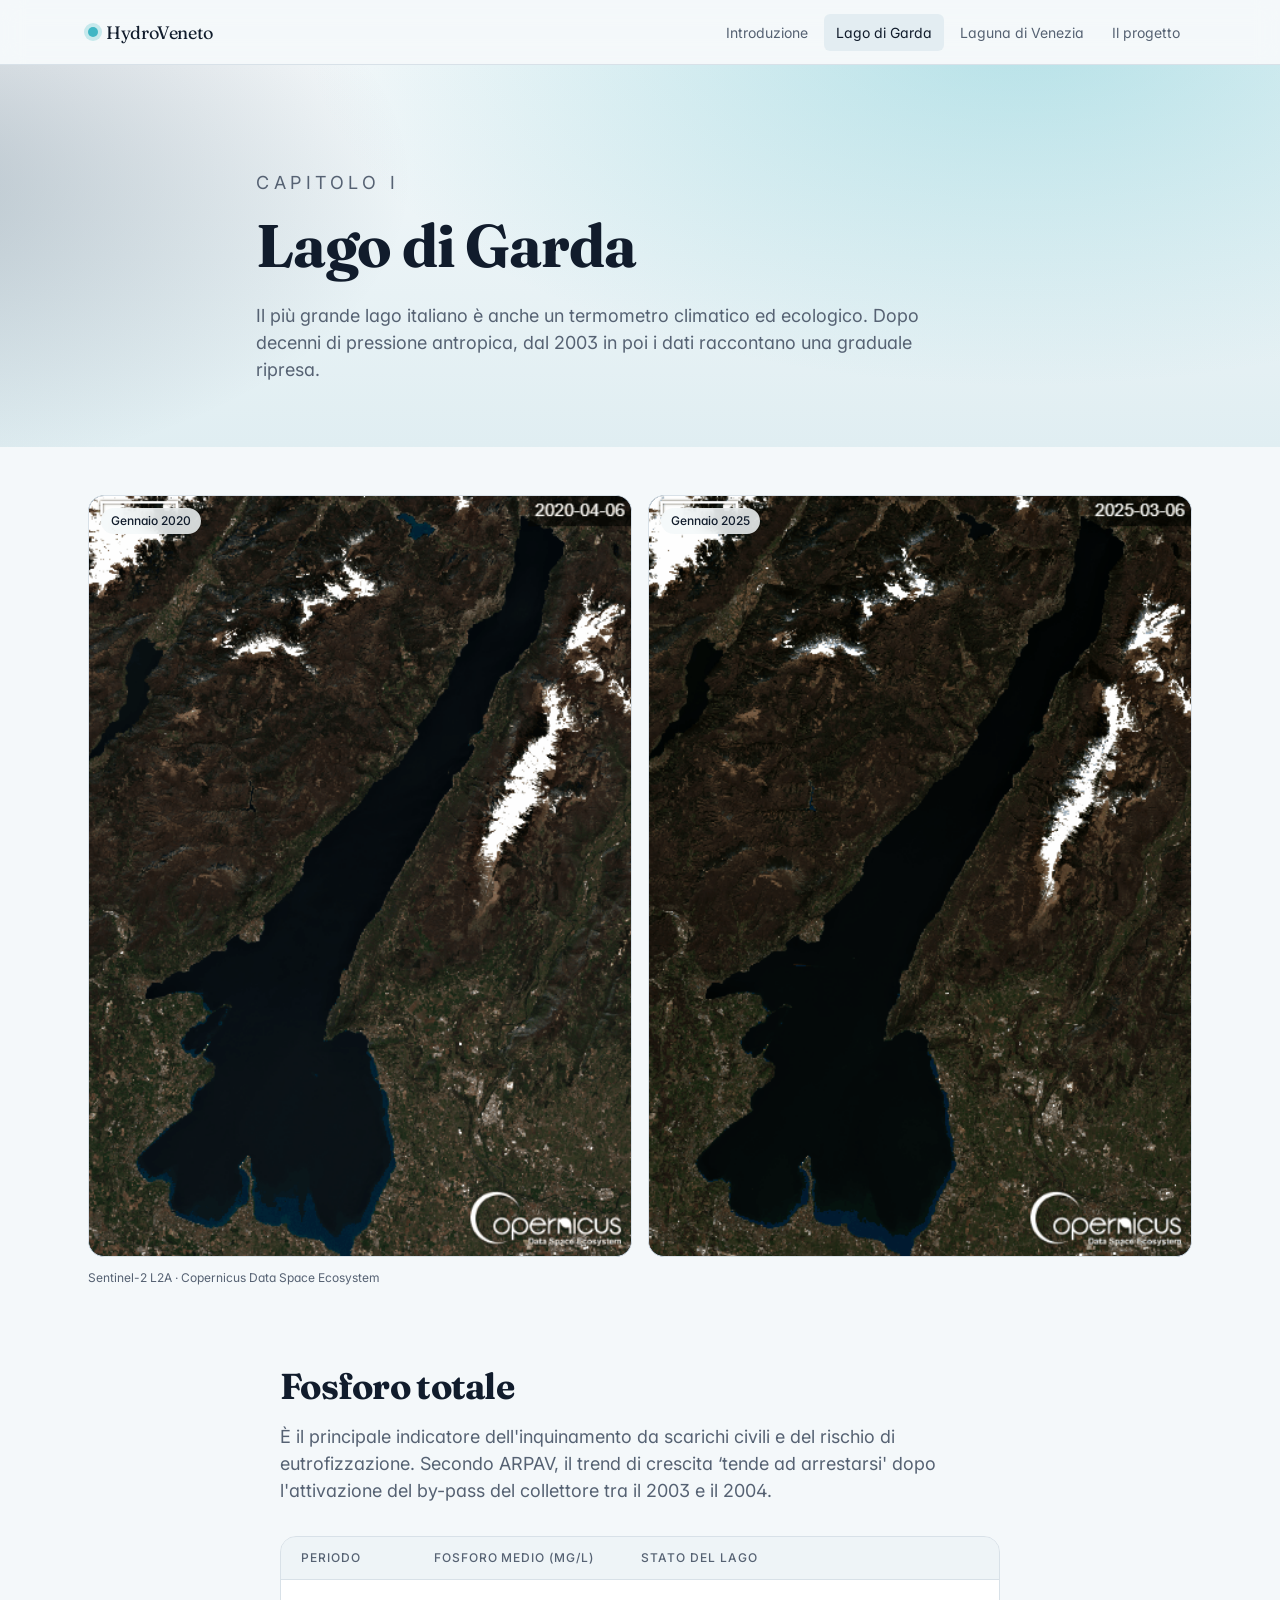
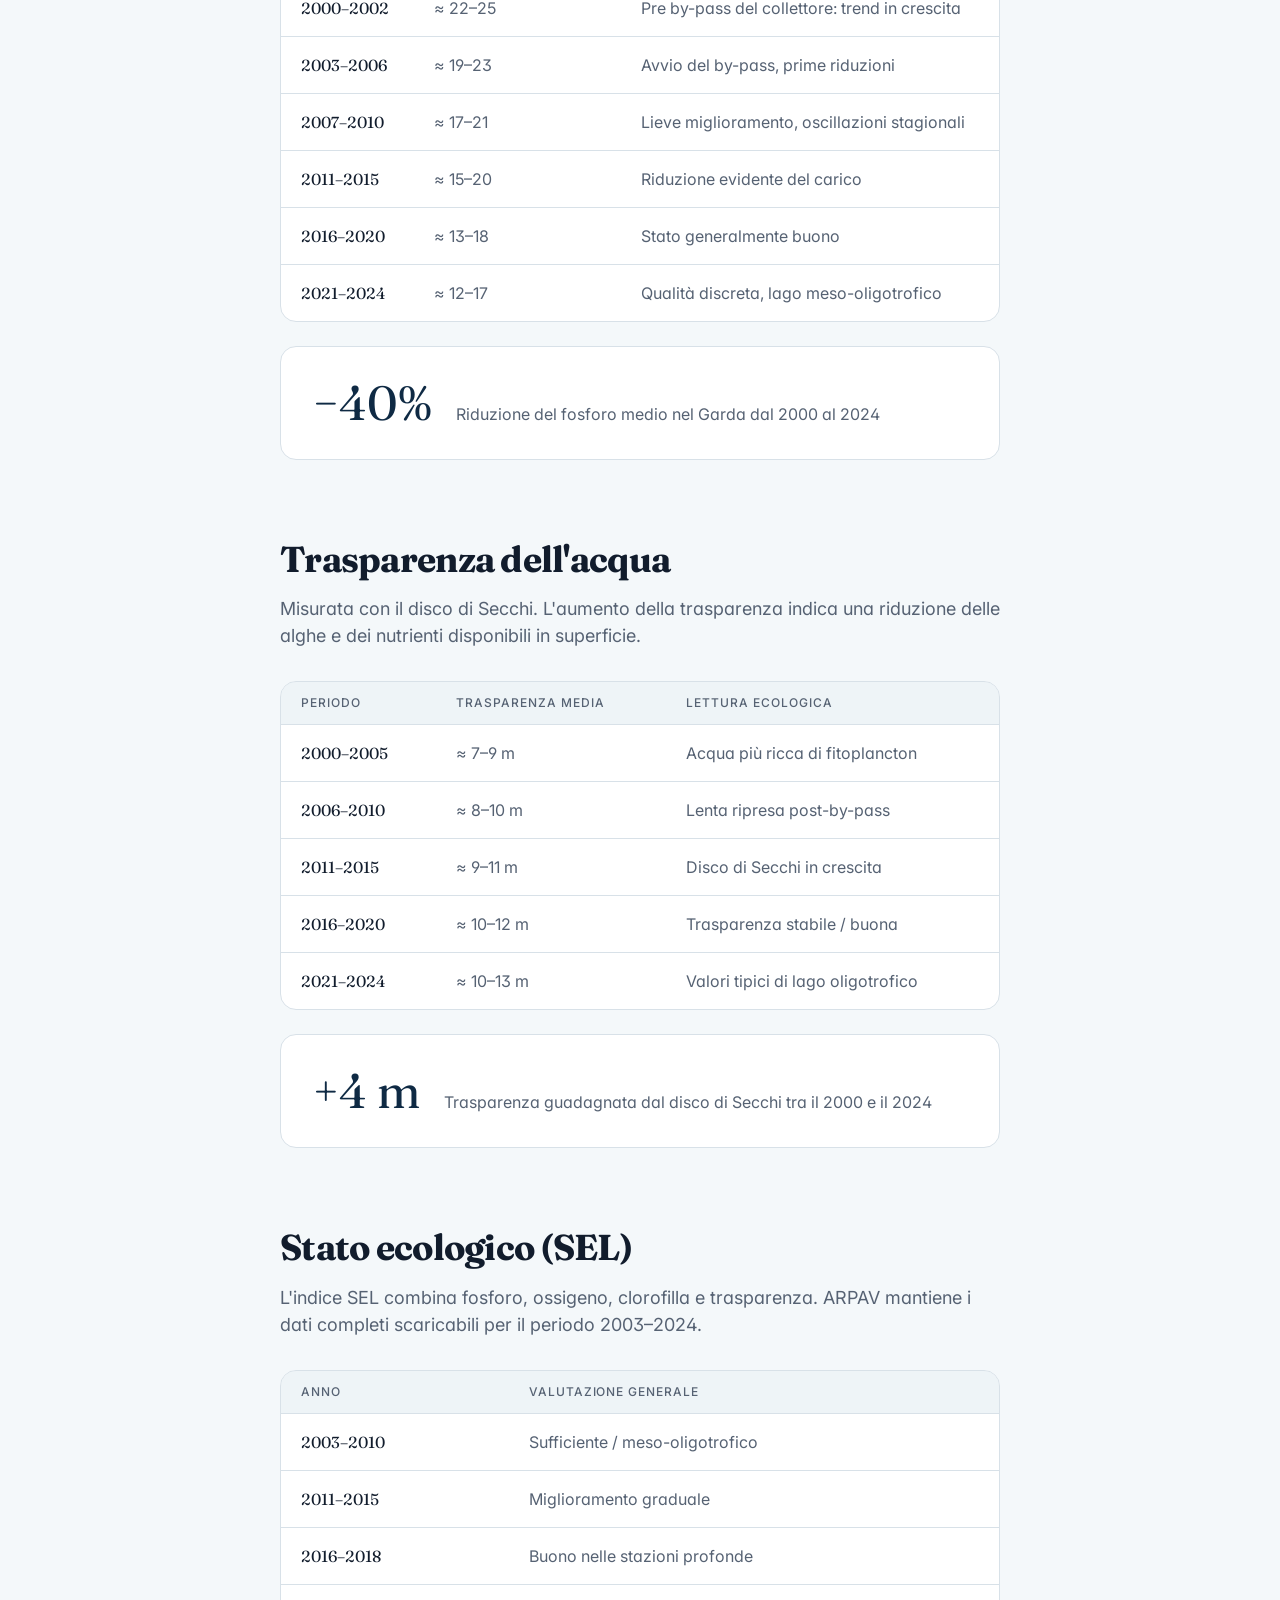
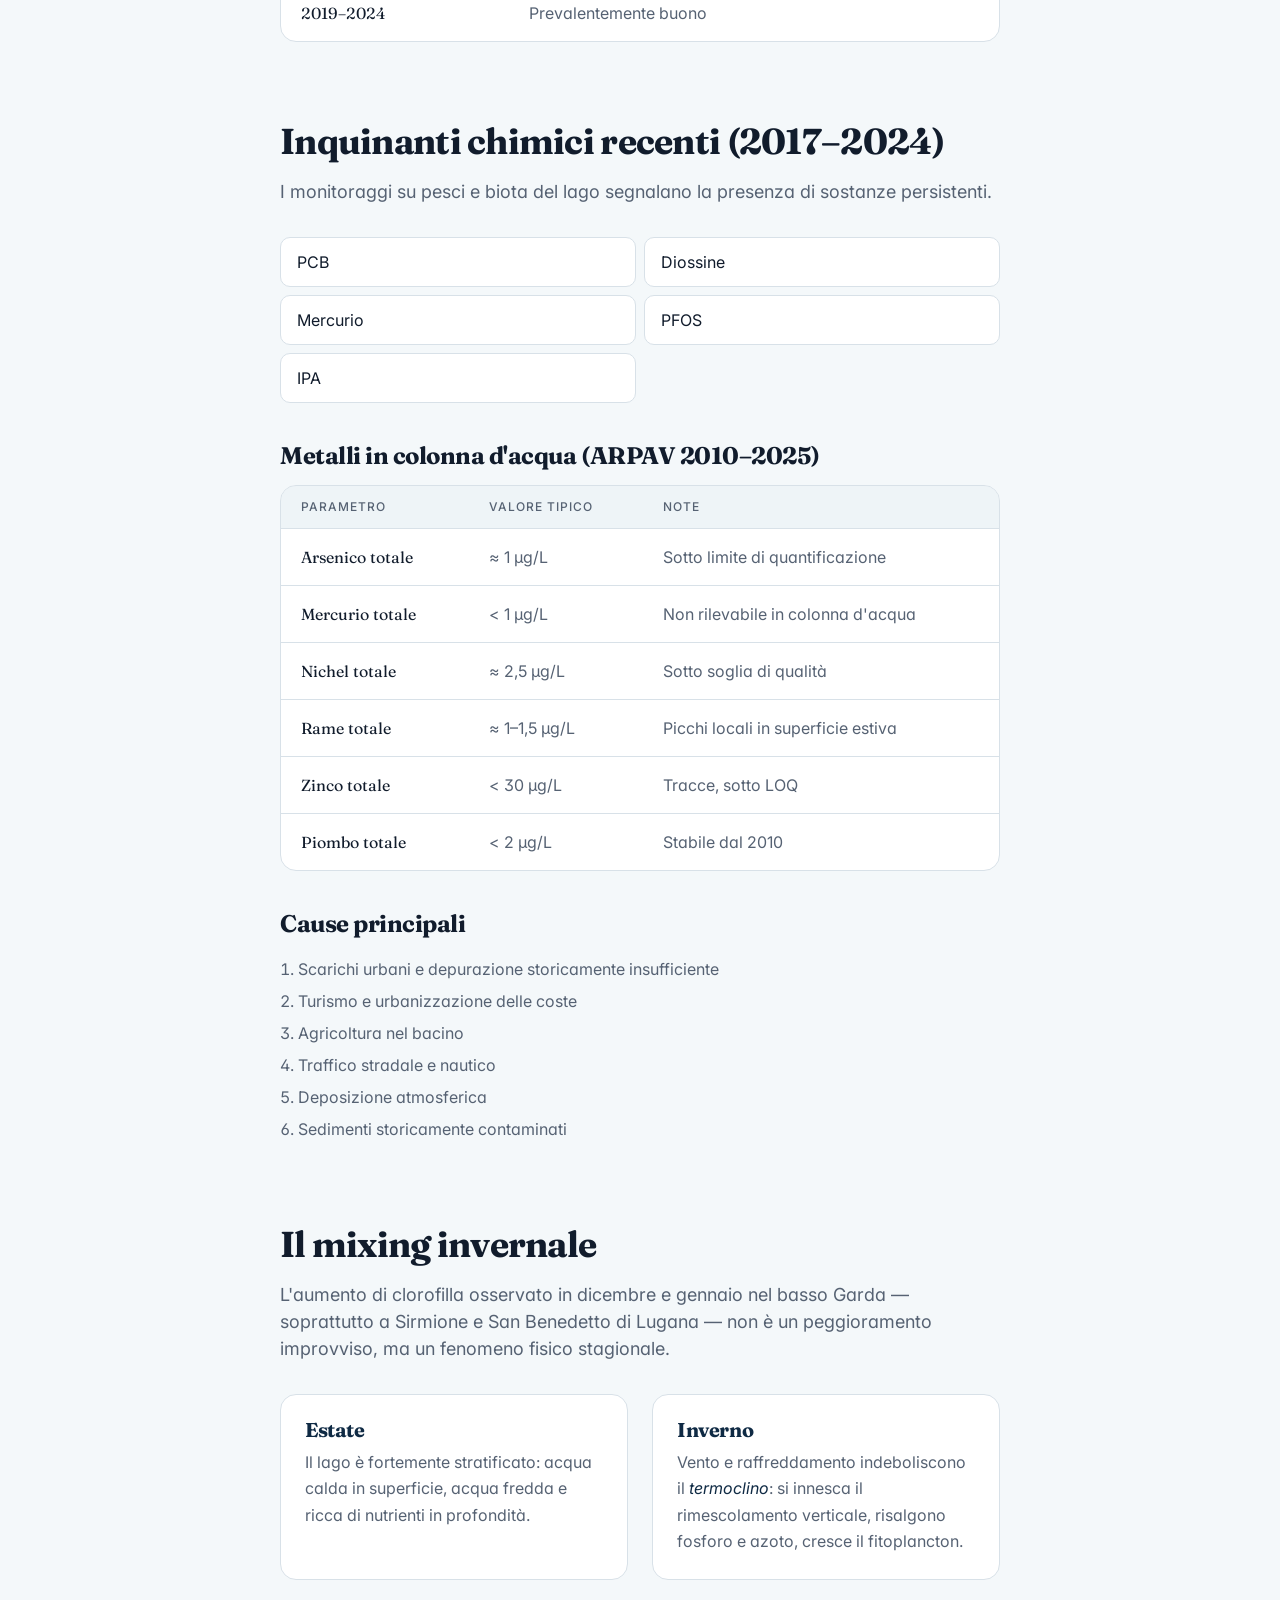
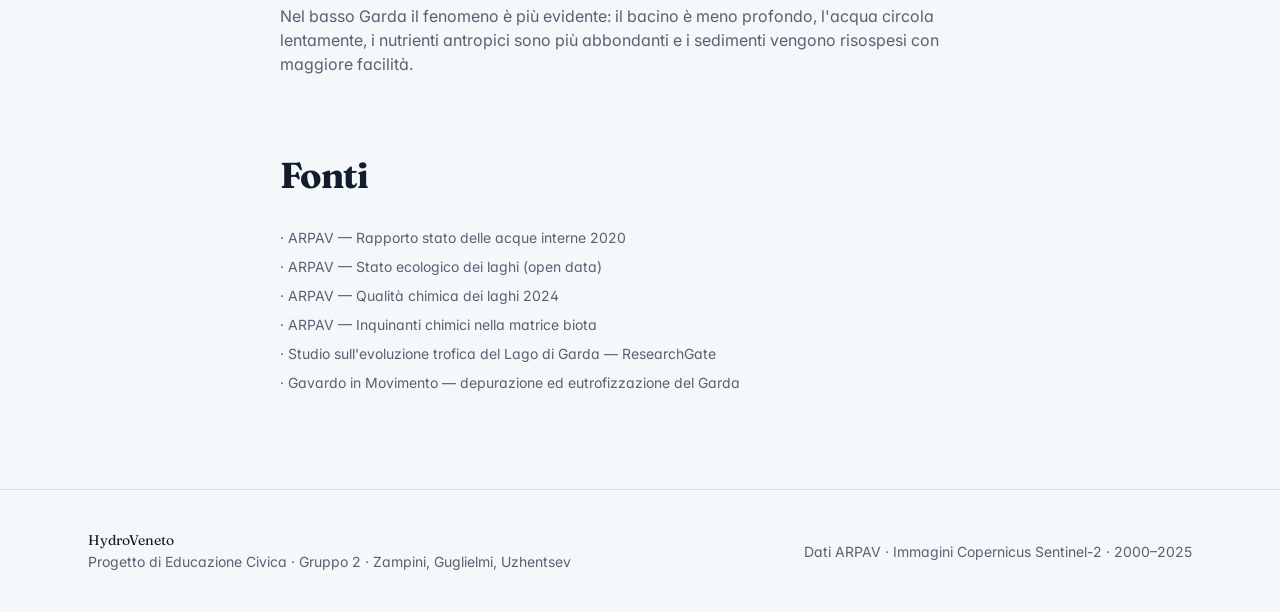
==== garda.html @ 2cee1160 "Add files via upload" ====
<!doctype html>
<html lang="it"><head>
<meta charset="utf-8"><meta name="viewport" content="width=device-width,initial-scale=1">
<title>Lago di Garda · HydroVeneto</title>
<meta name="description" content="Fosforo, trasparenza e stato ecologico del Lago di Garda dal 2000 al 2024 secondo i dati ARPAV.">
<link rel="preconnect" href="https://fonts.googleapis.com">
<link rel="preconnect" href="https://fonts.gstatic.com" crossorigin>
<link rel="stylesheet" href="https://fonts.googleapis.com/css2?family=Fraunces:opsz,wght@9..144,300;9..144,500;9..144,700&family=Inter:wght@400;500;600&display=swap">
<link rel="stylesheet" href="styles.css">
</head><body>
<header class="site-header"><div class="inner">
  <a href="index.html" class="brand"><span class="dot"></span><span>HydroVeneto</span></a>
  <nav class="main">
    <a href="index.html" class="">Introduzione</a>
    <a href="garda.html" class="active">Lago di Garda</a>
    <a href="laguna.html" class="">Laguna di Venezia</a>
    <a href="progetto.html" class="">Il progetto</a>
  </nav>
</div></header><main>
<header class="bg-water"><div class="narrow page-header">
  <p class="eyebrow">Capitolo I</p>
  <h1>Lago di Garda</h1>
  <p>Il più grande lago italiano è anche un termometro climatico ed ecologico. Dopo decenni di pressione antropica, dal 2003 in poi i dati raccontano una graduale ripresa.</p>
</div></header><section class="compare"><div class="grid"><figure><img src="images/garda-2020.gif" alt="Gennaio 2020"><figcaption>Gennaio 2020</figcaption></figure><figure><img src="images/garda-2025.gif" alt="Gennaio 2025"><figcaption>Gennaio 2025</figcaption></figure></div><p class="caption">Sentinel-2 L2A · Copernicus Data Space Ecosystem</p></section><section class="section"><h2>Fosforo totale</h2><p class="lead">È il principale indicatore dell'inquinamento da scarichi civili e del rischio di eutrofizzazione. Secondo ARPAV, il trend di crescita ‘tende ad arrestarsi' dopo l'attivazione del by-pass del collettore tra il 2003 e il 2004.</p><div class="body"><div class="table-wrap"><table><thead><tr><th>Periodo</th><th>Fosforo medio (µg/L)</th><th>Stato del lago</th></tr></thead><tbody><tr><td>2000–2002</td><td>≈ 22–25</td><td>Pre by-pass del collettore: trend in crescita</td></tr><tr><td>2003–2006</td><td>≈ 19–23</td><td>Avvio del by-pass, prime riduzioni</td></tr><tr><td>2007–2010</td><td>≈ 17–21</td><td>Lieve miglioramento, oscillazioni stagionali</td></tr><tr><td>2011–2015</td><td>≈ 15–20</td><td>Riduzione evidente del carico</td></tr><tr><td>2016–2020</td><td>≈ 13–18</td><td>Stato generalmente buono</td></tr><tr><td>2021–2024</td><td>≈ 12–17</td><td>Qualità discreta, lago meso-oligotrofico</td></tr></tbody></table></div><div class="stat"><p class="v">−40%</p><p class="l">Riduzione del fosforo medio nel Garda dal 2000 al 2024</p></div></div></section><section class="section"><h2>Trasparenza dell'acqua</h2><p class="lead">Misurata con il disco di Secchi. L'aumento della trasparenza indica una riduzione delle alghe e dei nutrienti disponibili in superficie.</p><div class="body"><div class="table-wrap"><table><thead><tr><th>Periodo</th><th>Trasparenza media</th><th>Lettura ecologica</th></tr></thead><tbody><tr><td>2000–2005</td><td>≈ 7–9 m</td><td>Acqua più ricca di fitoplancton</td></tr><tr><td>2006–2010</td><td>≈ 8–10 m</td><td>Lenta ripresa post-by-pass</td></tr><tr><td>2011–2015</td><td>≈ 9–11 m</td><td>Disco di Secchi in crescita</td></tr><tr><td>2016–2020</td><td>≈ 10–12 m</td><td>Trasparenza stabile / buona</td></tr><tr><td>2021–2024</td><td>≈ 10–13 m</td><td>Valori tipici di lago oligotrofico</td></tr></tbody></table></div><div class="stat"><p class="v">+4 m</p><p class="l">Trasparenza guadagnata dal disco di Secchi tra il 2000 e il 2024</p></div></div></section><section class="section"><h2>Stato ecologico (SEL)</h2><p class="lead">L'indice SEL combina fosforo, ossigeno, clorofilla e trasparenza. ARPAV mantiene i dati completi scaricabili per il periodo 2003–2024.</p><div class="body"><div class="table-wrap"><table><thead><tr><th>Anno</th><th>Valutazione generale</th></tr></thead><tbody><tr><td>2003–2010</td><td>Sufficiente / meso-oligotrofico</td></tr><tr><td>2011–2015</td><td>Miglioramento graduale</td></tr><tr><td>2016–2018</td><td>Buono nelle stazioni profonde</td></tr><tr><td>2019–2024</td><td>Prevalentemente buono</td></tr></tbody></table></div></div></section><section class="section"><h2>Inquinanti chimici recenti (2017–2024)</h2><p class="lead">I monitoraggi su pesci e biota del lago segnalano la presenza di sostanze persistenti.</p><div class="body"><ul class="tag-grid"><li>PCB</li><li>Diossine</li><li>Mercurio</li><li>PFOS</li><li>IPA</li></ul><h3 style="font-family:var(--font-display);font-size:1.5rem;margin:2.5rem 0 1rem">Metalli in colonna d'acqua (ARPAV 2010–2025)</h3><div class="table-wrap"><table><thead><tr><th>Parametro</th><th>Valore tipico</th><th>Note</th></tr></thead><tbody><tr><td>Arsenico totale</td><td>≈ 1 µg/L</td><td>Sotto limite di quantificazione</td></tr><tr><td>Mercurio totale</td><td>&lt; 1 µg/L</td><td>Non rilevabile in colonna d&#x27;acqua</td></tr><tr><td>Nichel totale</td><td>≈ 2,5 µg/L</td><td>Sotto soglia di qualità</td></tr><tr><td>Rame totale</td><td>≈ 1–1,5 µg/L</td><td>Picchi locali in superficie estiva</td></tr><tr><td>Zinco totale</td><td>&lt; 30 µg/L</td><td>Tracce, sotto LOQ</td></tr><tr><td>Piombo totale</td><td>&lt; 2 µg/L</td><td>Stabile dal 2010</td></tr></tbody></table></div><h3 style="font-family:var(--font-display);font-size:1.5rem;margin:2.5rem 0 1rem">Cause principali</h3><ol class="numbered"><li>Scarichi urbani e depurazione storicamente insufficiente</li><li>Turismo e urbanizzazione delle coste</li><li>Agricoltura nel bacino</li><li>Traffico stradale e nautico</li><li>Deposizione atmosferica</li><li>Sedimenti storicamente contaminati</li></ol></div></section><section class="section"><h2>Il mixing invernale</h2><p class="lead">L'aumento di clorofilla osservato in dicembre e gennaio nel basso Garda — soprattutto a Sirmione e San Benedetto di Lugana — non è un peggioramento improvviso, ma un fenomeno fisico stagionale.</p><div class="body"><div class="grid-2"><div class="card"><h3>Estate</h3><p>Il lago è fortemente stratificato: acqua calda in superficie, acqua fredda e ricca di nutrienti in profondità.</p></div><div class="card"><h3>Inverno</h3><p>Vento e raffreddamento indeboliscono il <em>termoclino</em>: si innesca il rimescolamento verticale, risalgono fosforo e azoto, cresce il fitoplancton.</p></div></div><p style="margin-top:1.5rem;color:var(--muted-fg)">Nel basso Garda il fenomeno è più evidente: il bacino è meno profondo, l'acqua circola lentamente, i nutrienti antropici sono più abbondanti e i sedimenti vengono risospesi con maggiore facilità.</p></div></section><section class="section"><h2>Fonti</h2><div class="body"><ul class="bullets" style="font-size:.875rem"><li>· ARPAV — Rapporto stato delle acque interne 2020</li><li>· ARPAV — Stato ecologico dei laghi (open data)</li><li>· ARPAV — Qualità chimica dei laghi 2024</li><li>· ARPAV — Inquinanti chimici nella matrice biota</li><li>· Studio sull'evoluzione trofica del Lago di Garda — ResearchGate</li><li>· Gavardo in Movimento — depurazione ed eutrofizzazione del Garda</li></ul></div></section></main>
<footer class="site"><div class="inner">
  <div><p class="brand-foot">HydroVeneto</p>
  <p>Progetto di Educazione Civica · Gruppo 2 · Zampini, Guglielmi, Uzhentsev</p></div>
  <p>Dati ARPAV · Immagini Copernicus Sentinel-2 · 2000–2025</p>
</div></footer></body></html>
---- styles.css ----
:root{
  --background:#f4f8fa;--foreground:#111c2c;--card:#ffffff;--muted-fg:#566273;
  --primary:#13405e;--primary-fg:#f4f8fa;--secondary:#e3edf2;--border:#d8e1e8;
  --deep:#0f2a44;--aqua:#3fb6c4;--accent:#2a8aa0;
  --font-display:"Fraunces",Georgia,serif;--font-sans:"Inter",system-ui,sans-serif;
}
*{box-sizing:border-box;margin:0;padding:0;border-color:var(--border)}
html{scroll-behavior:smooth}
body{background:var(--background);color:var(--foreground);font-family:var(--font-sans);line-height:1.5;font-feature-settings:"ss01","cv11"}
h1,h2,h3,h4{font-family:var(--font-display);letter-spacing:-0.02em;line-height:1.1;color:var(--foreground)}
a{color:inherit;text-decoration:none}
em{font-style:italic;color:var(--deep)}
ul,ol{list-style:none}
ol.numbered{list-style:decimal inside;color:var(--muted-fg)}
ol.numbered li{padding:.25rem 0}

.container{max-width:72rem;margin:0 auto;padding:0 1.5rem}
.narrow{max-width:48rem;margin:0 auto;padding:0 1.5rem}
.tight{max-width:42rem;margin:0 auto;padding:0 1.5rem}

/* Header */
.site-header{position:sticky;top:0;z-index:40;backdrop-filter:blur(12px);background:rgba(244,248,250,.75);border-bottom:1px solid var(--border)}
.site-header .inner{max-width:72rem;margin:0 auto;padding:0 1.5rem;height:4rem;display:flex;align-items:center;justify-content:space-between}
.brand{display:flex;align-items:center;gap:.5rem;font-family:var(--font-display);font-size:1.125rem;letter-spacing:-.02em}
.brand .dot{width:.625rem;height:.625rem;border-radius:9999px;background:var(--aqua);box-shadow:0 0 0 4px rgba(63,182,196,.25)}
nav.main{display:flex;gap:.25rem;font-size:.875rem;flex-wrap:wrap}
nav.main a{padding:.5rem .75rem;border-radius:.375rem;color:var(--muted-fg);transition:color .2s,background .2s}
nav.main a:hover{color:var(--foreground)}
nav.main a.active{color:var(--foreground);background:var(--secondary)}

/* Footer */
footer.site{border-top:1px solid var(--border);margin-top:6rem}
footer.site .inner{max-width:72rem;margin:0 auto;padding:2.5rem 1.5rem;display:flex;flex-direction:column;gap:1rem;justify-content:space-between;color:var(--muted-fg);font-size:.875rem}
@media(min-width:768px){footer.site .inner{flex-direction:row;align-items:center}}
footer.site .brand-foot{font-family:var(--font-display);color:var(--foreground)}

/* Hero water bg */
.bg-water{
  background:
    radial-gradient(1200px 600px at 80% -10%, rgba(63,182,196,.35), transparent 60%),
    radial-gradient(900px 500px at -10% 30%, rgba(15,42,68,.25), transparent 60%),
    linear-gradient(180deg, var(--background), #e0eef2);
}
.eyebrow{font-size:.75rem;text-transform:uppercase;letter-spacing:.25em;color:var(--muted-fg)}

/* Hero */
.hero h1{font-size:clamp(2.5rem,6vw,4.5rem);max-width:56rem;margin-top:1.5rem}
.hero p.lead{margin-top:2rem;font-size:1.125rem;max-width:36rem;color:var(--muted-fg)}
.hero .cta{margin-top:2.5rem;display:flex;flex-wrap:wrap;gap:.75rem}
.btn{display:inline-flex;align-items:center;gap:.5rem;padding:.75rem 1.25rem;border-radius:9999px;border:1px solid transparent;font-size:.95rem;transition:opacity .2s,background .2s}
.btn-primary{background:var(--primary);color:var(--primary-fg)}
.btn-primary:hover{opacity:.9}
.btn-ghost{border-color:var(--border)}
.btn-ghost:hover{background:var(--secondary)}

/* Page header */
.page-header h1{font-size:clamp(2.25rem,5vw,3.75rem);margin-top:1rem}
.page-header p{margin-top:1.5rem;font-size:1.125rem;color:var(--muted-fg);max-width:42rem}
.page-header{padding:5rem 0 4rem}

/* Cards / sections */
.section{max-width:48rem;margin:5rem auto 0;padding:0 1.5rem}
.section h2{font-size:clamp(1.75rem,3.5vw,2.25rem)}
.section .lead{margin-top:1rem;font-size:1.125rem;color:var(--muted-fg);max-width:48rem}
.section .body{margin-top:2rem}

.card{border:1px solid var(--border);background:var(--card);border-radius:1rem;padding:1.5rem}
.card h3{font-size:1.25rem;color:var(--deep)}
.card p,.card ul{margin-top:.5rem;color:var(--muted-fg);line-height:1.65}
.card ul li{padding:.15rem 0}
.grid-2{display:grid;gap:1.5rem;grid-template-columns:1fr}
@media(min-width:768px){.grid-2{grid-template-columns:1fr 1fr}}

.stat{margin-top:1.5rem;border:1px solid var(--border);background:var(--card);border-radius:1rem;padding:2rem;display:flex;flex-direction:column;gap:.75rem}
@media(min-width:640px){.stat{flex-direction:row;align-items:baseline;gap:1.5rem}}
.stat .v{font-family:var(--font-display);font-size:3rem;color:var(--deep);line-height:1}
.stat .l{color:var(--muted-fg)}

/* Tables */
.table-wrap{overflow:hidden;border:1px solid var(--border);background:var(--card);border-radius:1rem;overflow-x:auto}
table{width:100%;border-collapse:collapse;text-align:left}
thead{background:rgba(227,237,242,.6);font-size:.75rem;text-transform:uppercase;letter-spacing:.08em;color:var(--muted-fg)}
th{padding:.75rem 1.25rem;font-weight:500}
td{padding:1rem 1.25rem;color:var(--muted-fg);border-top:1px solid var(--border)}
td:first-child{font-family:var(--font-display);color:var(--foreground)}

/* Compare grid */
.compare{max-width:72rem;margin:3rem auto 0;padding:0 1.5rem}
.compare .grid{display:grid;gap:1rem;grid-template-columns:1fr}
@media(min-width:768px){.compare .grid{grid-template-columns:1fr 1fr}}
.compare figure{position:relative;border-radius:1rem;overflow:hidden;border:1px solid var(--border);background:var(--deep)}
.compare img{display:block;width:100%;height:100%;object-fit:cover}
.compare figcaption{position:absolute;top:.75rem;left:.75rem;padding:.25rem .625rem;border-radius:9999px;background:rgba(244,248,250,.85);backdrop-filter:blur(6px);font-size:.75rem;font-weight:500}
.compare .caption{margin-top:.75rem;font-size:.75rem;color:var(--muted-fg)}

/* Index hero cards */
.chapter-grid{max-width:72rem;margin:0 auto;padding:5rem 1.5rem 6rem;display:grid;gap:1.5rem;grid-template-columns:1fr}
@media(min-width:768px){.chapter-grid{grid-template-columns:1fr 1fr}}
.chapter-card{position:relative;overflow:hidden;border:1px solid var(--border);border-radius:1.5rem;background:var(--card);aspect-ratio:4/3;display:flex;flex-direction:column;justify-content:flex-end;padding:2rem;color:#fff}
.chapter-card img{position:absolute;inset:0;width:100%;height:100%;object-fit:cover;opacity:.9;transition:transform .7s}
.chapter-card:hover img{transform:scale(1.05)}
.chapter-card .veil{position:absolute;inset:0;background:linear-gradient(to top, rgba(15,42,68,.92), rgba(15,42,68,.3) 50%, transparent)}
.chapter-card .content{position:relative}
.chapter-card .content .eyebrow{color:rgba(255,255,255,.85)}
.chapter-card h2{margin-top:.5rem;font-size:2.25rem;color:#fff}
.chapter-card p{margin-top:.5rem;color:rgba(255,255,255,.9);max-width:24rem}

/* Project page */
.dl-rows{margin-top:3rem;display:flex;flex-direction:column;gap:2.5rem}
.dl-rows .row{display:grid;gap:.75rem;grid-template-columns:1fr;border-bottom:1px solid var(--border);padding-bottom:2rem}
@media(min-width:640px){.dl-rows .row{grid-template-columns:160px 1fr;gap:2rem}}
.dl-rows dt{font-size:.75rem;text-transform:uppercase;letter-spacing:.2em;color:var(--muted-fg);padding-top:.25rem}
.dl-rows dd{color:var(--foreground);line-height:1.65}
.dl-rows dd ul li{padding:.15rem 0}
.glossary{margin-top:4rem;border:1px solid var(--border);background:var(--card);border-radius:1rem;padding:2rem}
.glossary h2{font-size:1.5rem;color:var(--deep)}
.glossary dl{margin-top:1rem;display:flex;flex-direction:column;gap:1rem;color:var(--muted-fg)}
.glossary dt{color:var(--foreground);font-weight:500}

.tag-grid{display:grid;gap:.5rem;grid-template-columns:1fr}
@media(min-width:640px){.tag-grid{grid-template-columns:1fr 1fr}}
.tag-grid li{border:1px solid var(--border);background:var(--card);border-radius:.625rem;padding:.75rem 1rem;color:var(--foreground)}

ul.bullets{color:var(--muted-fg);margin-top:1.5rem;display:flex;flex-direction:column;gap:.5rem}
ul.bullets li{padding-left:0}
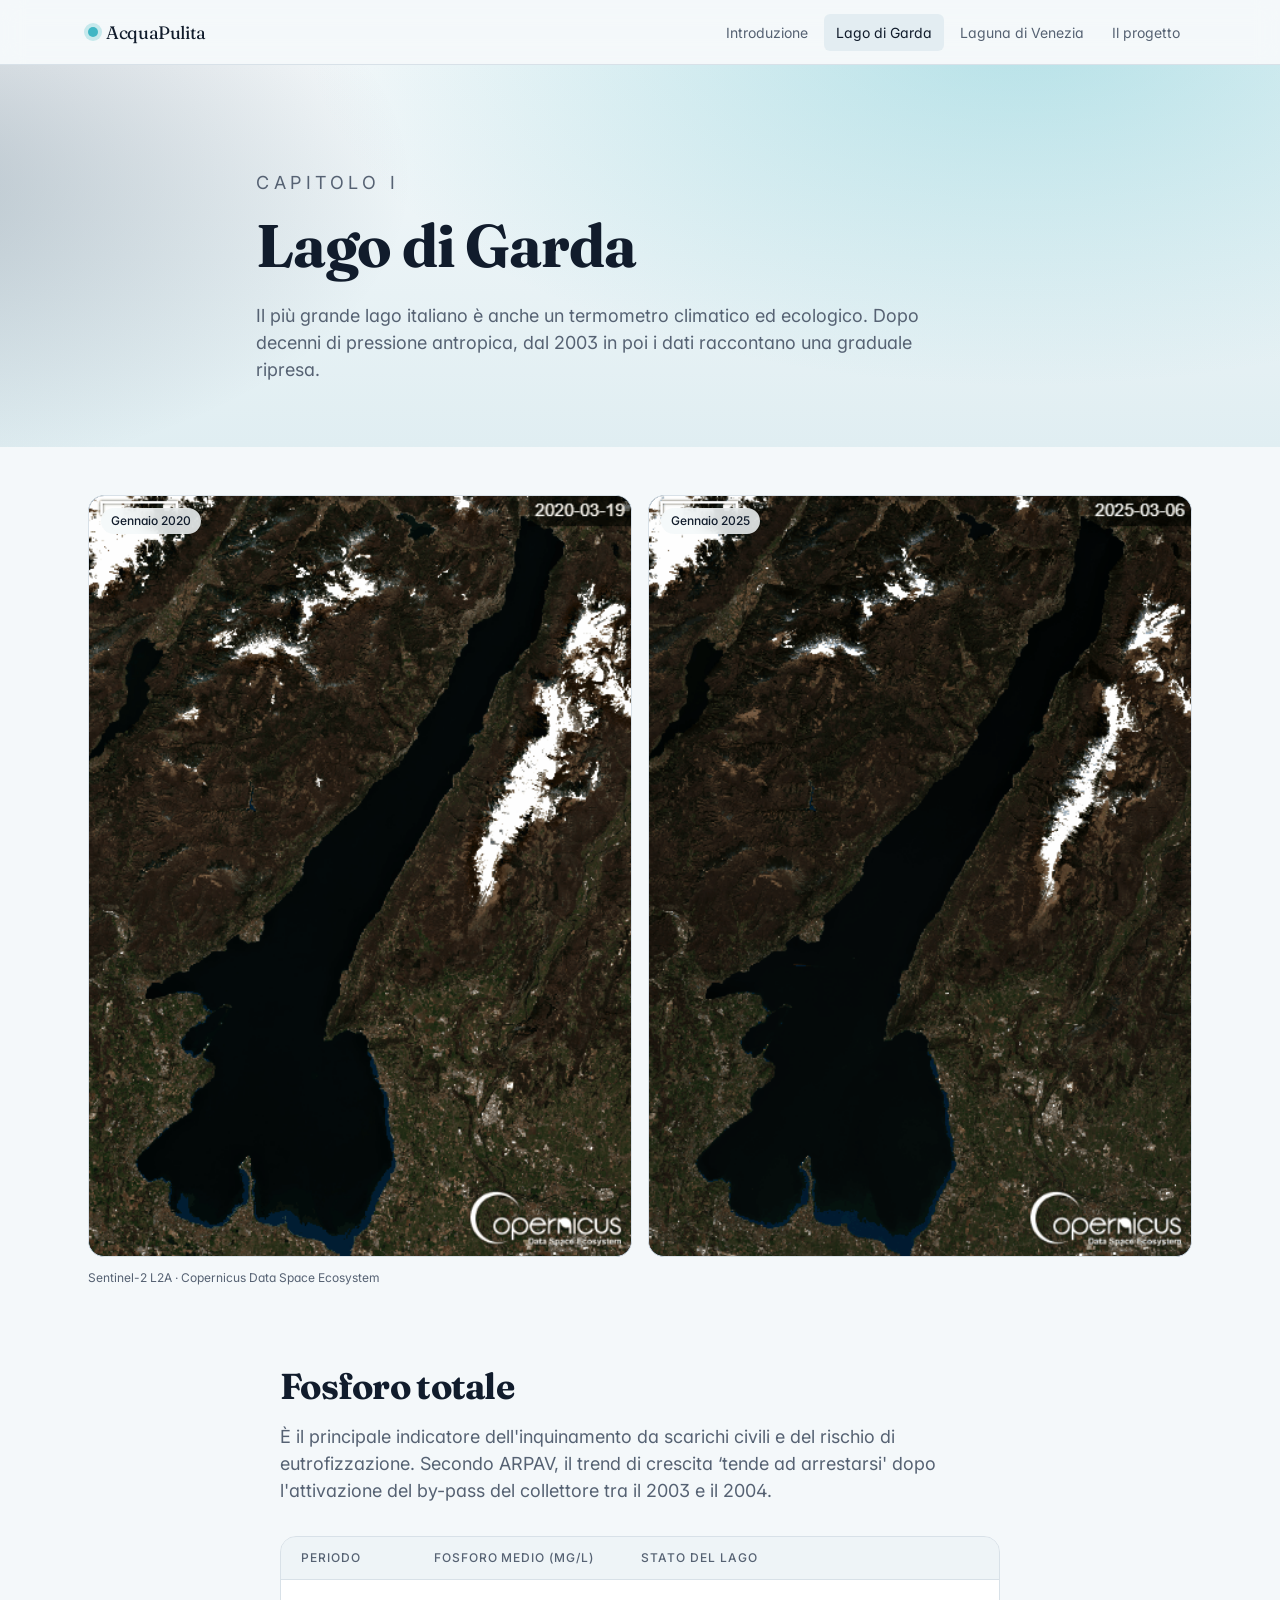
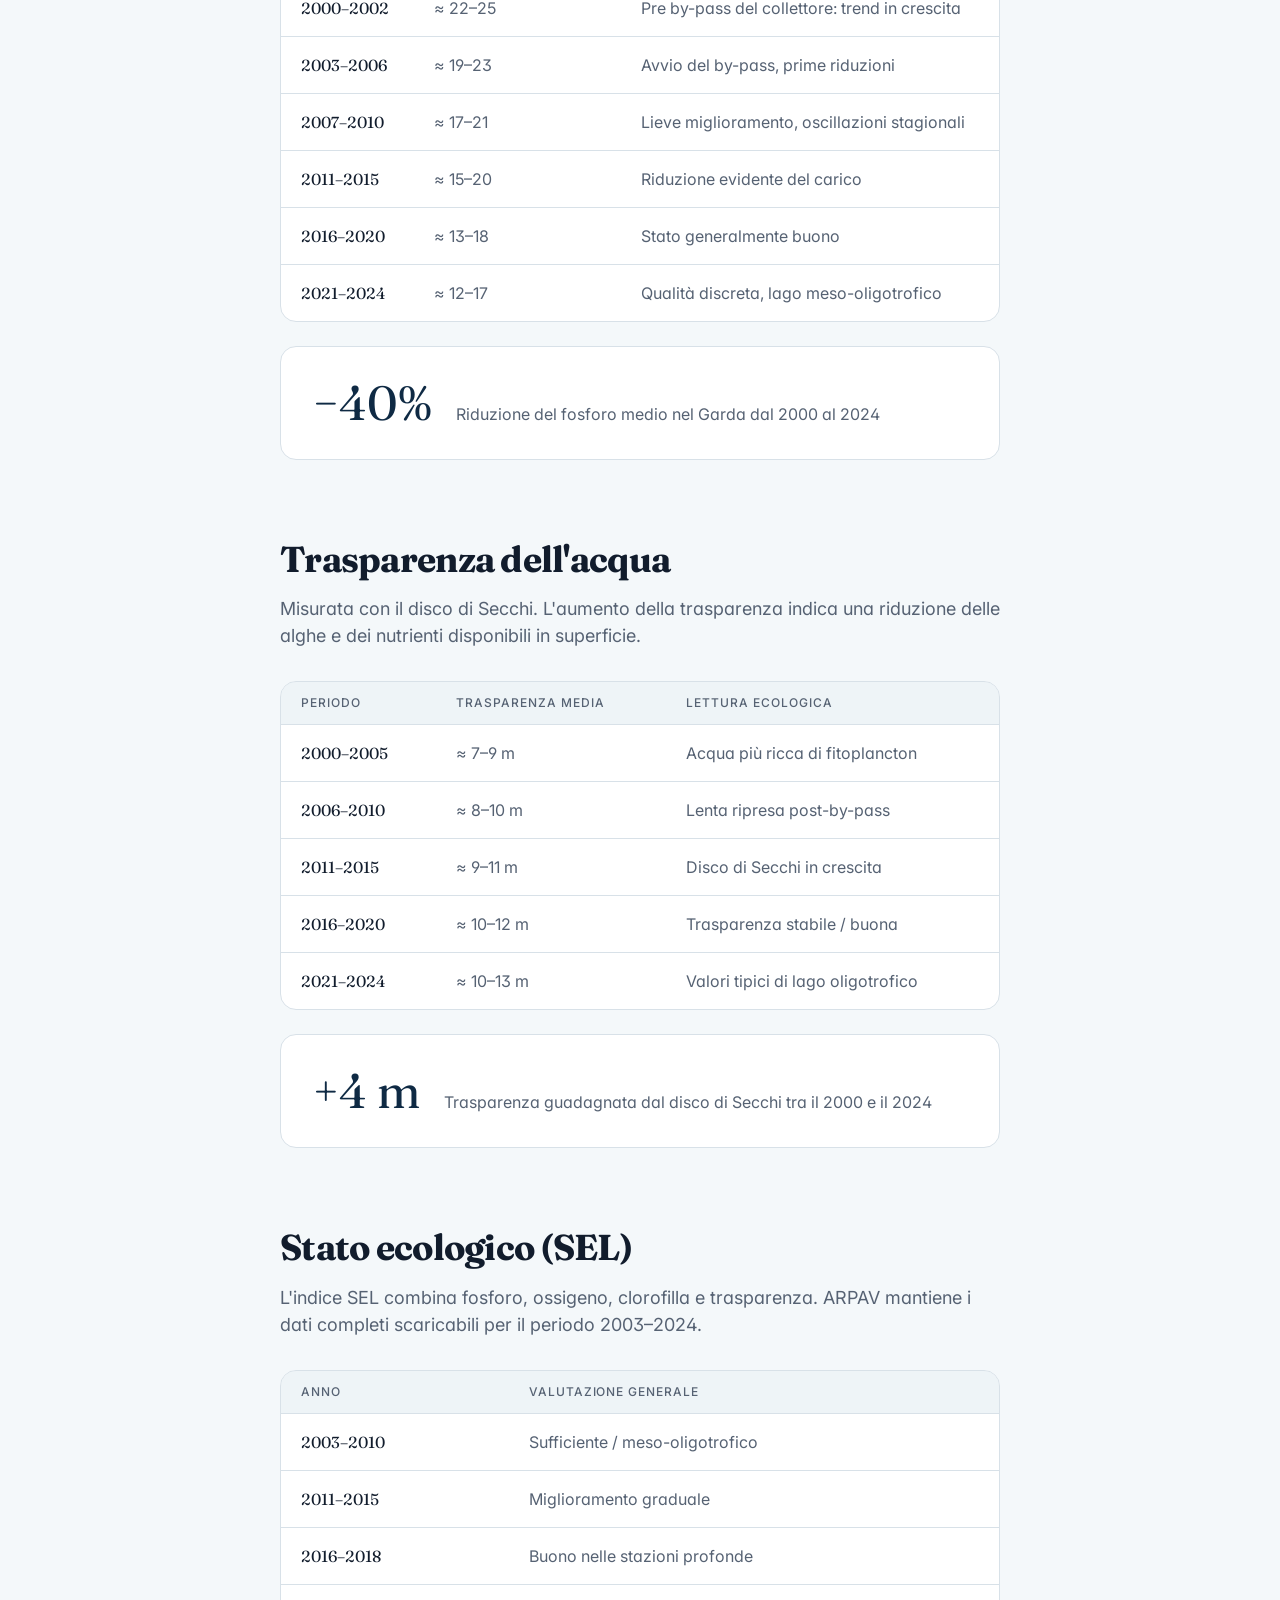
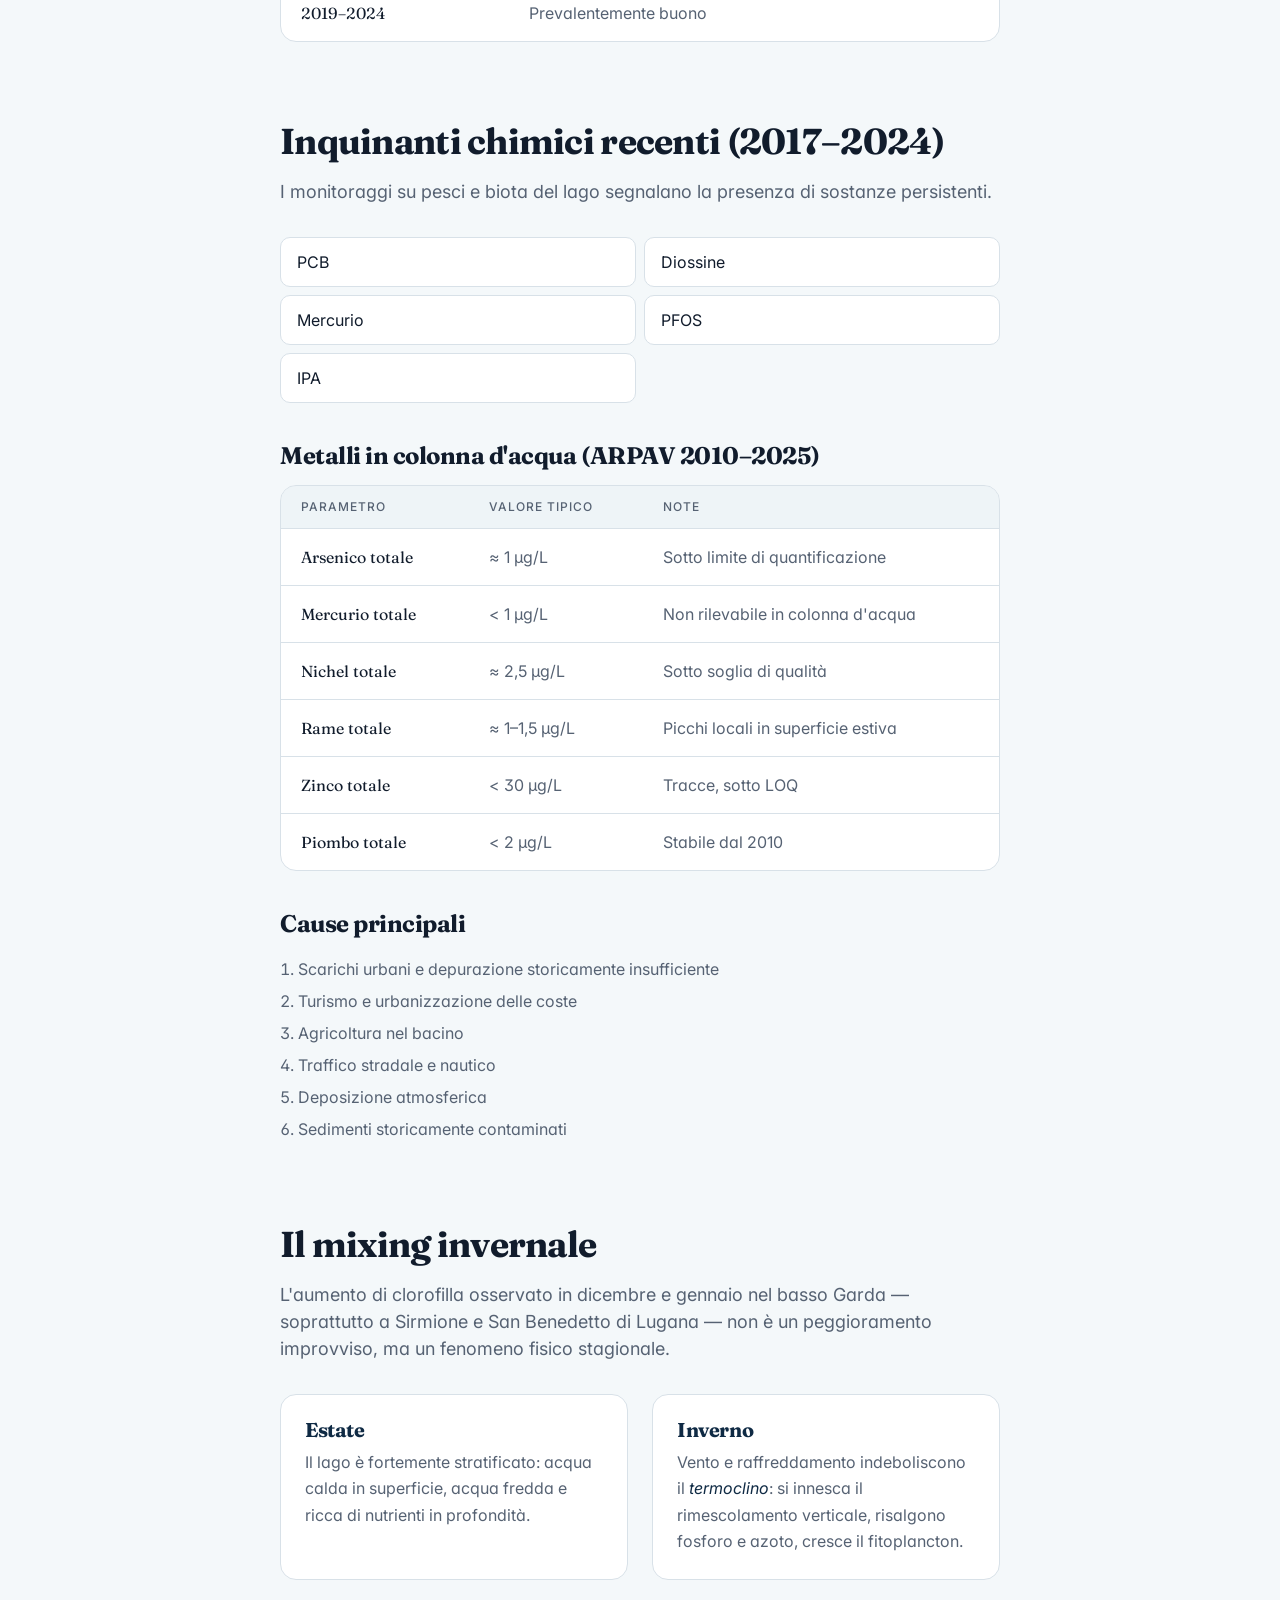
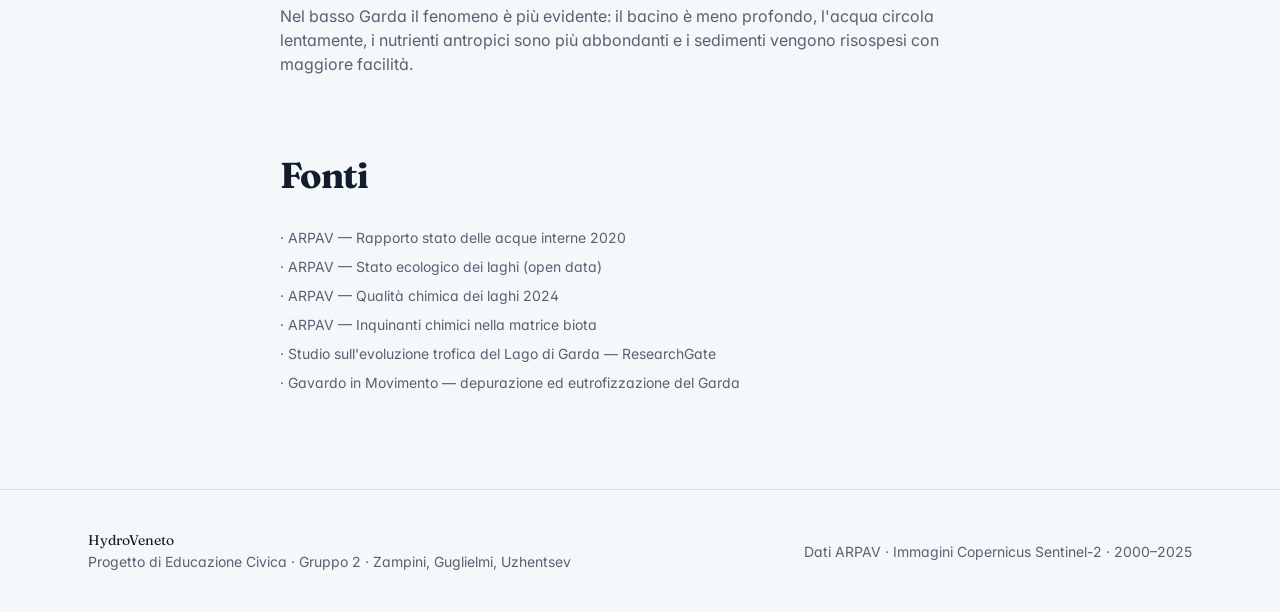
==== commit c7692f81: "Update garda.html" ====
--- a/garda.html
+++ b/garda.html
@@ -1,7 +1,7 @@
 <!doctype html>
 <html lang="it"><head>
 <meta charset="utf-8"><meta name="viewport" content="width=device-width,initial-scale=1">
-<title>Lago di Garda · HydroVeneto</title>
+<title>Lago di Garda . AcquaPulita</title>
 <meta name="description" content="Fosforo, trasparenza e stato ecologico del Lago di Garda dal 2000 al 2024 secondo i dati ARPAV.">
 <link rel="preconnect" href="https://fonts.googleapis.com">
 <link rel="preconnect" href="https://fonts.gstatic.com" crossorigin>
@@ -9,7 +9,7 @@
 <link rel="stylesheet" href="styles.css">
 </head><body>
 <header class="site-header"><div class="inner">
-  <a href="index.html" class="brand"><span class="dot"></span><span>HydroVeneto</span></a>
+  <a href="index.html" class="brand"><span class="dot"></span><span>AcquaPulita</span></a>
   <nav class="main">
     <a href="index.html" class="">Introduzione</a>
     <a href="garda.html" class="active">Lago di Garda</a>
@@ -26,4 +26,4 @@
   <div><p class="brand-foot">HydroVeneto</p>
   <p>Progetto di Educazione Civica · Gruppo 2 · Zampini, Guglielmi, Uzhentsev</p></div>
   <p>Dati ARPAV · Immagini Copernicus Sentinel-2 · 2000–2025</p>
-</div></footer></body></html>+</div></footer></body></html>
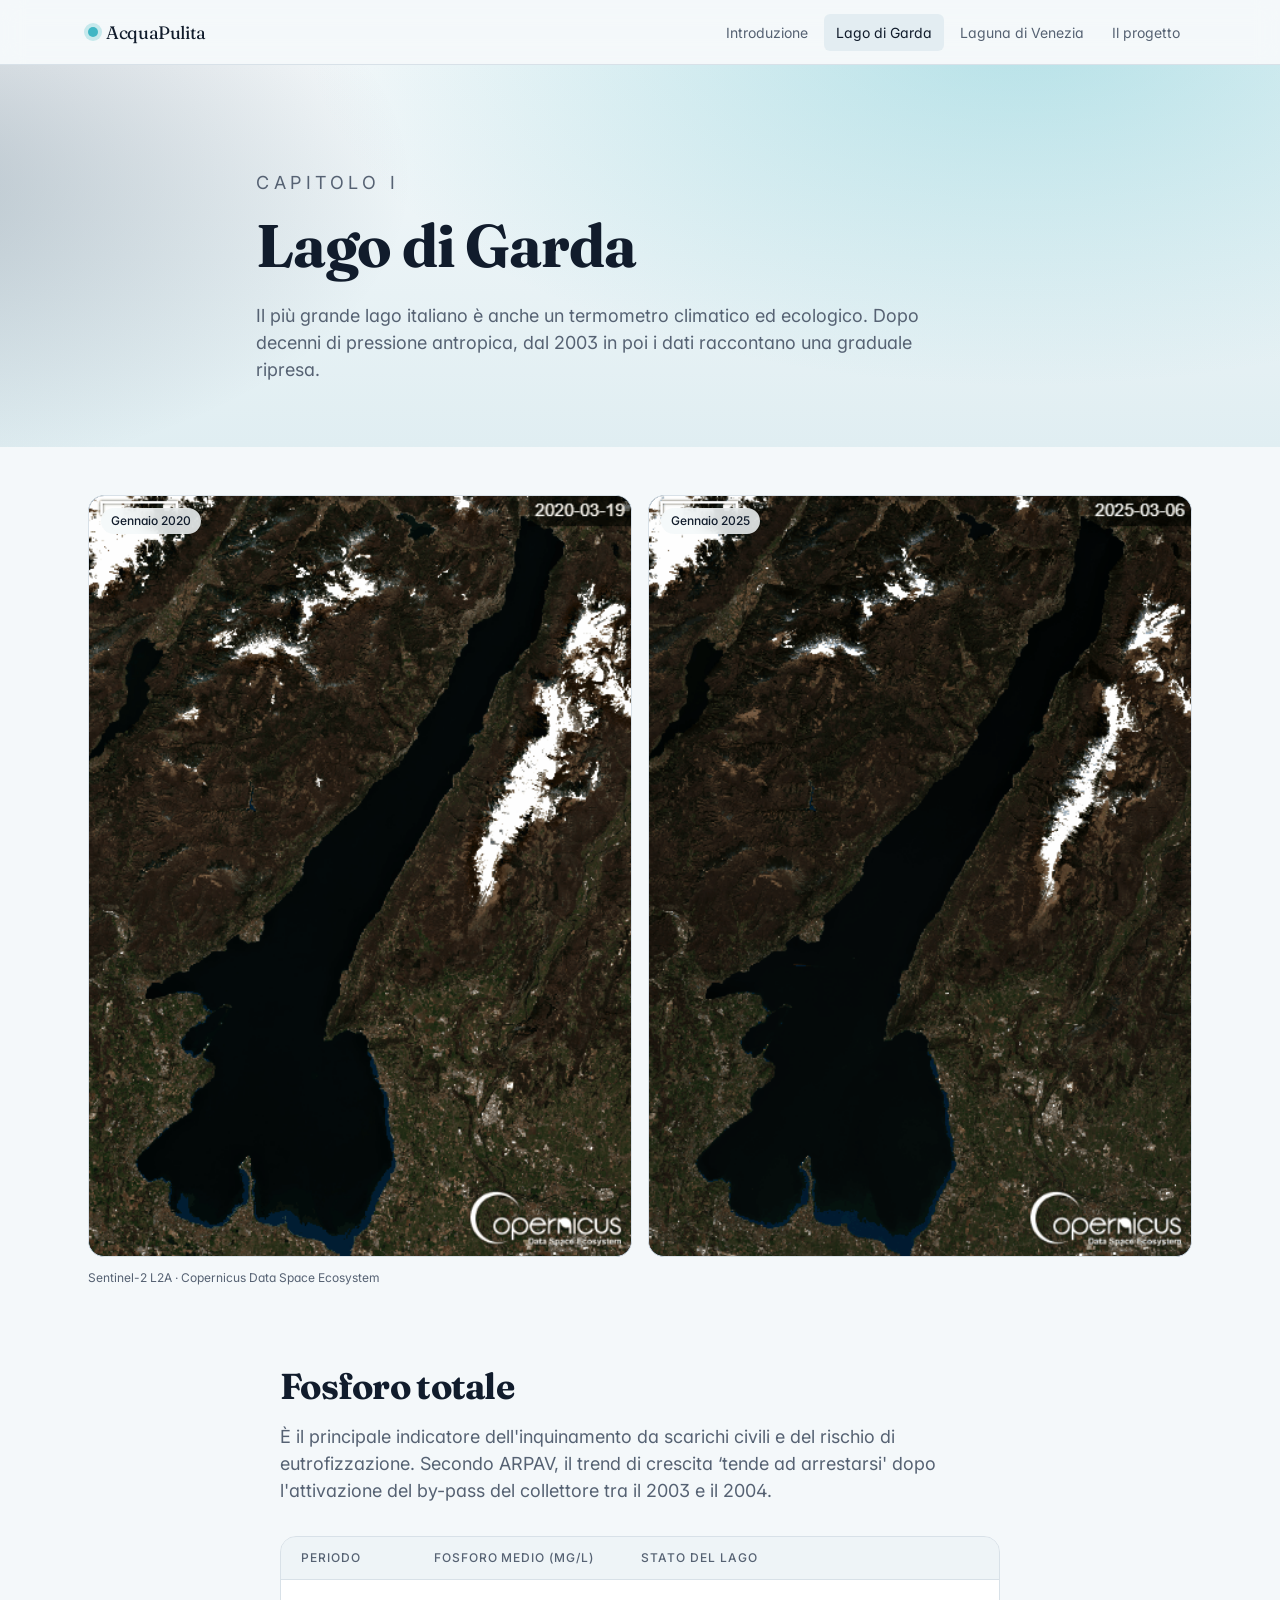
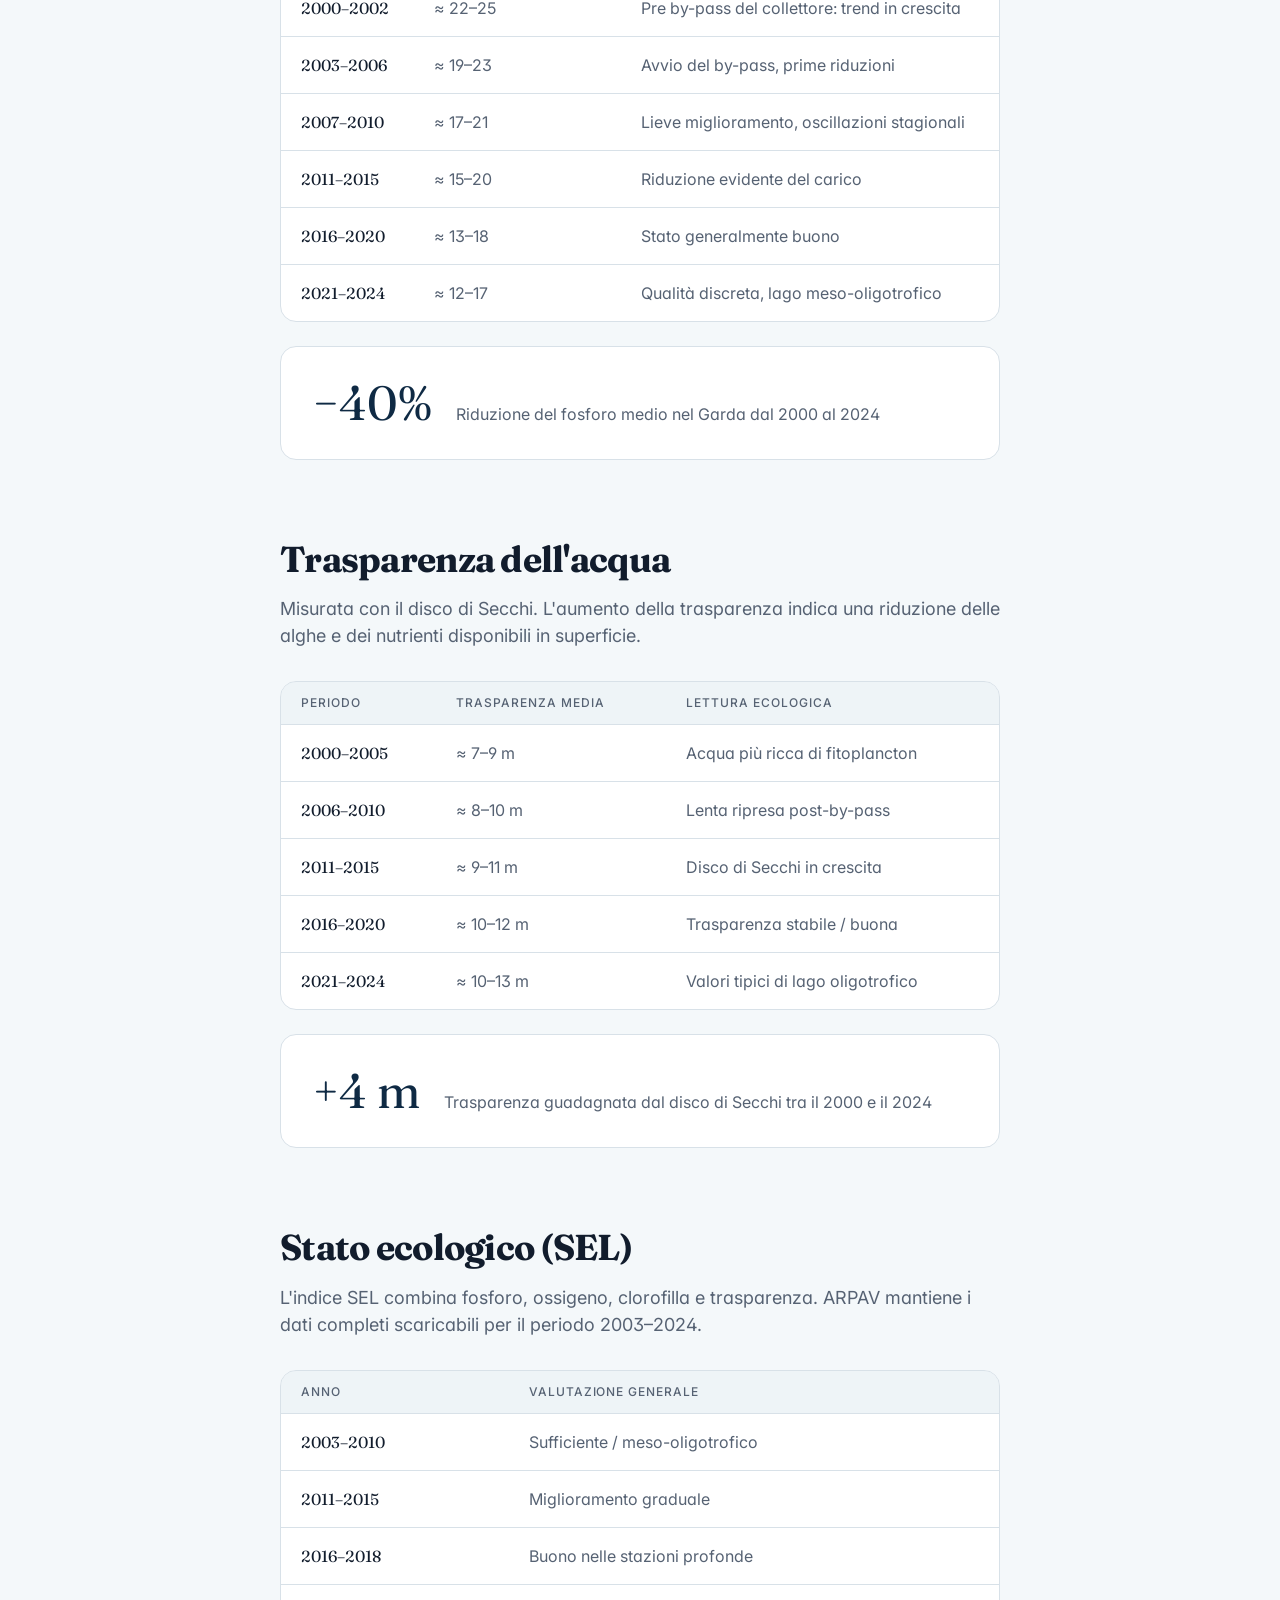
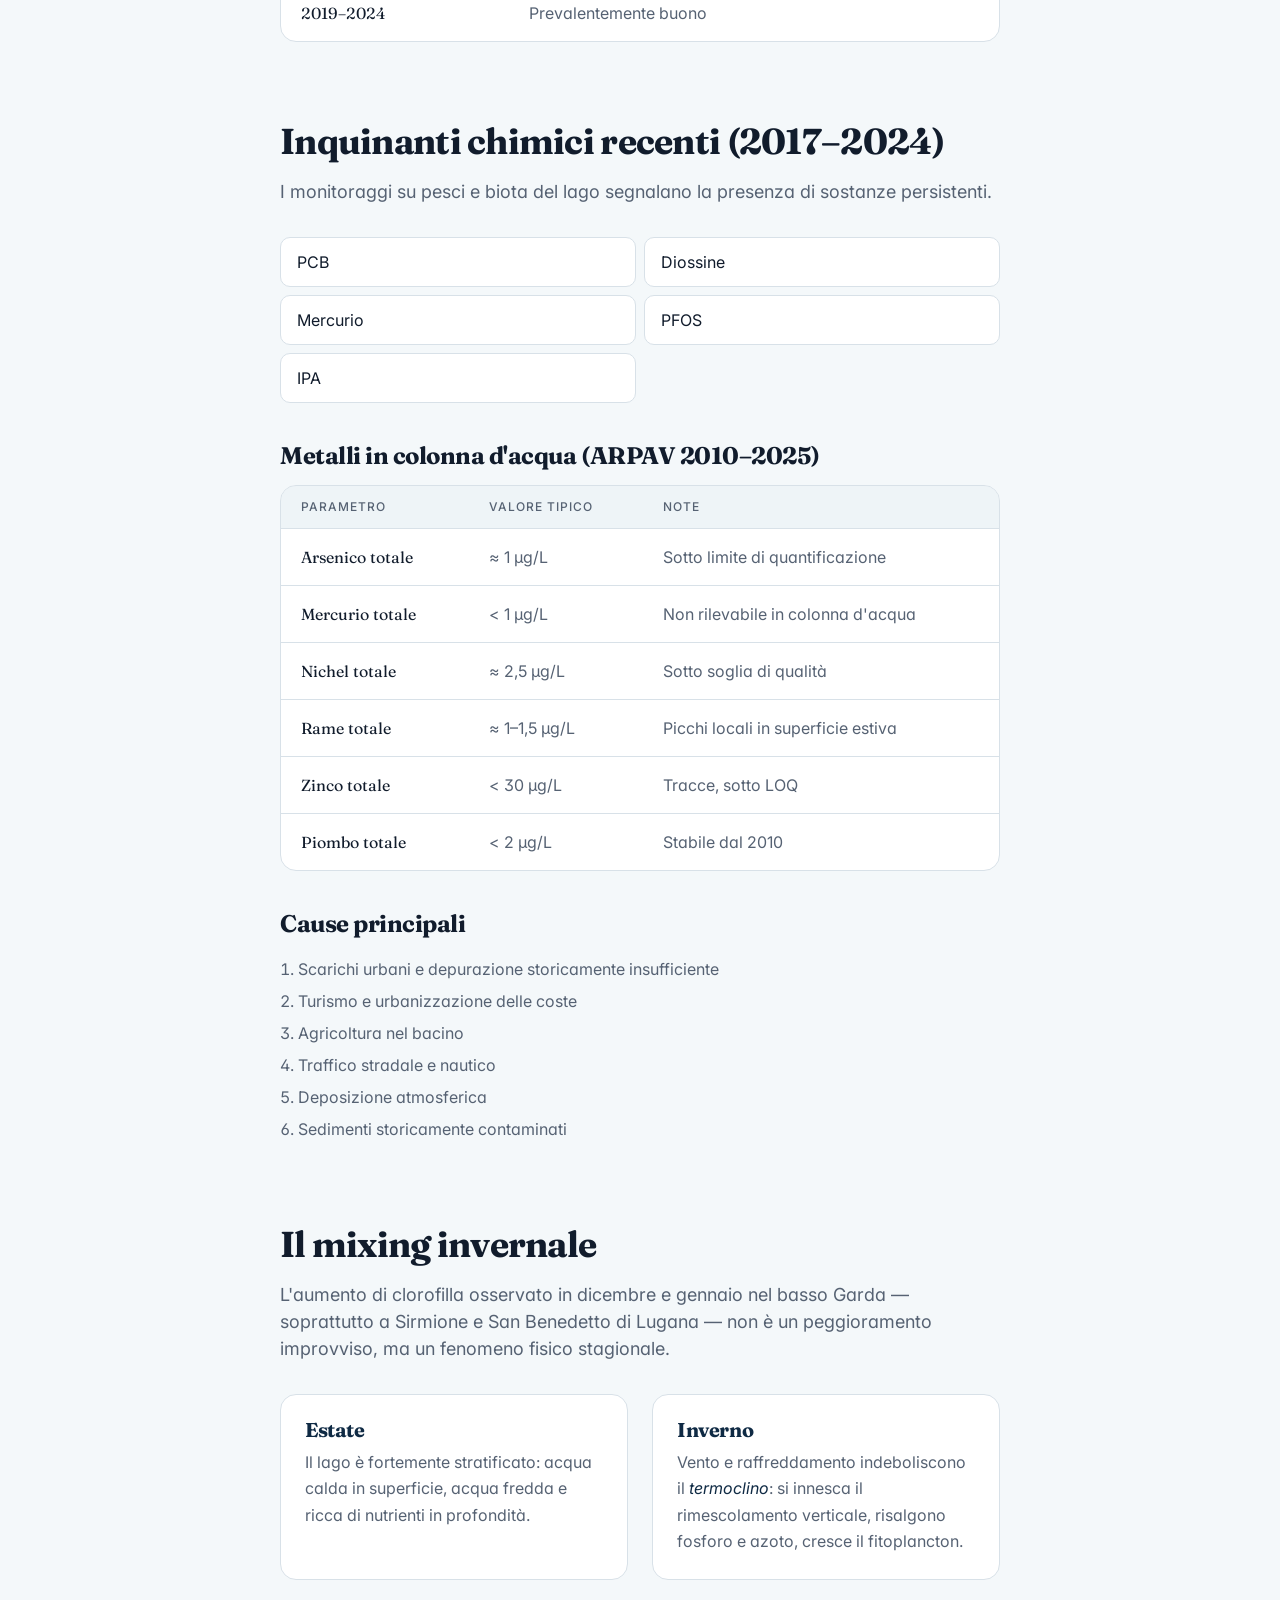
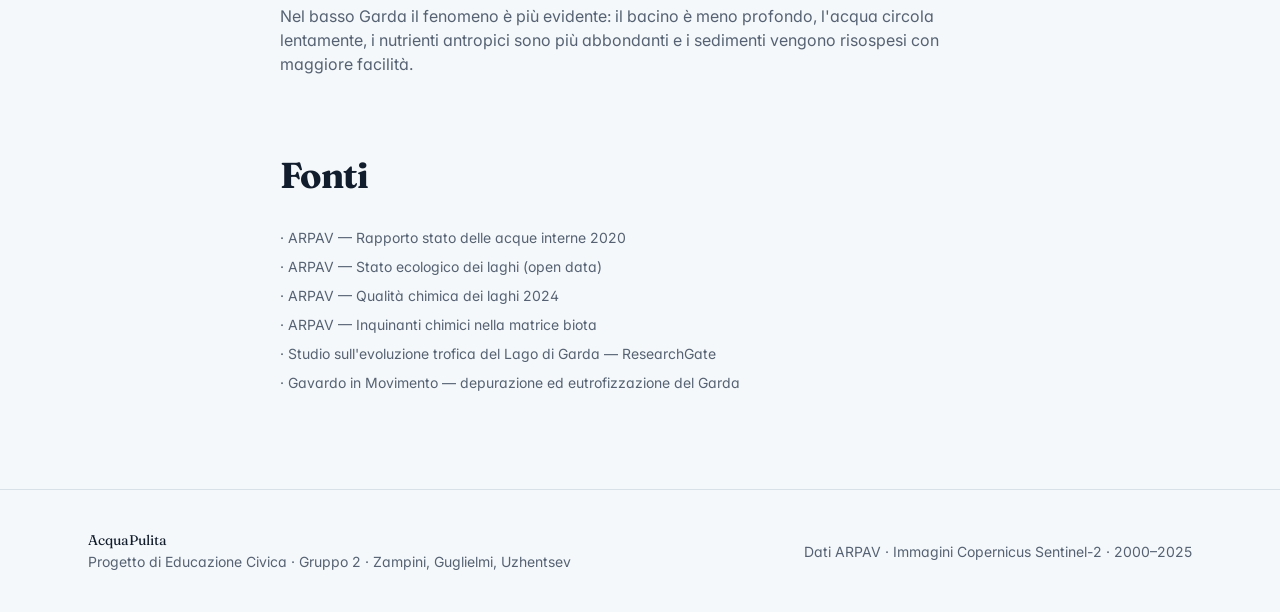
==== commit 500462e9: "Update garda.html" ====
--- a/garda.html
+++ b/garda.html
@@ -23,7 +23,7 @@
   <p>Il più grande lago italiano è anche un termometro climatico ed ecologico. Dopo decenni di pressione antropica, dal 2003 in poi i dati raccontano una graduale ripresa.</p>
 </div></header><section class="compare"><div class="grid"><figure><img src="images/garda-2020.gif" alt="Gennaio 2020"><figcaption>Gennaio 2020</figcaption></figure><figure><img src="images/garda-2025.gif" alt="Gennaio 2025"><figcaption>Gennaio 2025</figcaption></figure></div><p class="caption">Sentinel-2 L2A · Copernicus Data Space Ecosystem</p></section><section class="section"><h2>Fosforo totale</h2><p class="lead">È il principale indicatore dell'inquinamento da scarichi civili e del rischio di eutrofizzazione. Secondo ARPAV, il trend di crescita ‘tende ad arrestarsi' dopo l'attivazione del by-pass del collettore tra il 2003 e il 2004.</p><div class="body"><div class="table-wrap"><table><thead><tr><th>Periodo</th><th>Fosforo medio (µg/L)</th><th>Stato del lago</th></tr></thead><tbody><tr><td>2000–2002</td><td>≈ 22–25</td><td>Pre by-pass del collettore: trend in crescita</td></tr><tr><td>2003–2006</td><td>≈ 19–23</td><td>Avvio del by-pass, prime riduzioni</td></tr><tr><td>2007–2010</td><td>≈ 17–21</td><td>Lieve miglioramento, oscillazioni stagionali</td></tr><tr><td>2011–2015</td><td>≈ 15–20</td><td>Riduzione evidente del carico</td></tr><tr><td>2016–2020</td><td>≈ 13–18</td><td>Stato generalmente buono</td></tr><tr><td>2021–2024</td><td>≈ 12–17</td><td>Qualità discreta, lago meso-oligotrofico</td></tr></tbody></table></div><div class="stat"><p class="v">−40%</p><p class="l">Riduzione del fosforo medio nel Garda dal 2000 al 2024</p></div></div></section><section class="section"><h2>Trasparenza dell'acqua</h2><p class="lead">Misurata con il disco di Secchi. L'aumento della trasparenza indica una riduzione delle alghe e dei nutrienti disponibili in superficie.</p><div class="body"><div class="table-wrap"><table><thead><tr><th>Periodo</th><th>Trasparenza media</th><th>Lettura ecologica</th></tr></thead><tbody><tr><td>2000–2005</td><td>≈ 7–9 m</td><td>Acqua più ricca di fitoplancton</td></tr><tr><td>2006–2010</td><td>≈ 8–10 m</td><td>Lenta ripresa post-by-pass</td></tr><tr><td>2011–2015</td><td>≈ 9–11 m</td><td>Disco di Secchi in crescita</td></tr><tr><td>2016–2020</td><td>≈ 10–12 m</td><td>Trasparenza stabile / buona</td></tr><tr><td>2021–2024</td><td>≈ 10–13 m</td><td>Valori tipici di lago oligotrofico</td></tr></tbody></table></div><div class="stat"><p class="v">+4 m</p><p class="l">Trasparenza guadagnata dal disco di Secchi tra il 2000 e il 2024</p></div></div></section><section class="section"><h2>Stato ecologico (SEL)</h2><p class="lead">L'indice SEL combina fosforo, ossigeno, clorofilla e trasparenza. ARPAV mantiene i dati completi scaricabili per il periodo 2003–2024.</p><div class="body"><div class="table-wrap"><table><thead><tr><th>Anno</th><th>Valutazione generale</th></tr></thead><tbody><tr><td>2003–2010</td><td>Sufficiente / meso-oligotrofico</td></tr><tr><td>2011–2015</td><td>Miglioramento graduale</td></tr><tr><td>2016–2018</td><td>Buono nelle stazioni profonde</td></tr><tr><td>2019–2024</td><td>Prevalentemente buono</td></tr></tbody></table></div></div></section><section class="section"><h2>Inquinanti chimici recenti (2017–2024)</h2><p class="lead">I monitoraggi su pesci e biota del lago segnalano la presenza di sostanze persistenti.</p><div class="body"><ul class="tag-grid"><li>PCB</li><li>Diossine</li><li>Mercurio</li><li>PFOS</li><li>IPA</li></ul><h3 style="font-family:var(--font-display);font-size:1.5rem;margin:2.5rem 0 1rem">Metalli in colonna d'acqua (ARPAV 2010–2025)</h3><div class="table-wrap"><table><thead><tr><th>Parametro</th><th>Valore tipico</th><th>Note</th></tr></thead><tbody><tr><td>Arsenico totale</td><td>≈ 1 µg/L</td><td>Sotto limite di quantificazione</td></tr><tr><td>Mercurio totale</td><td>&lt; 1 µg/L</td><td>Non rilevabile in colonna d&#x27;acqua</td></tr><tr><td>Nichel totale</td><td>≈ 2,5 µg/L</td><td>Sotto soglia di qualità</td></tr><tr><td>Rame totale</td><td>≈ 1–1,5 µg/L</td><td>Picchi locali in superficie estiva</td></tr><tr><td>Zinco totale</td><td>&lt; 30 µg/L</td><td>Tracce, sotto LOQ</td></tr><tr><td>Piombo totale</td><td>&lt; 2 µg/L</td><td>Stabile dal 2010</td></tr></tbody></table></div><h3 style="font-family:var(--font-display);font-size:1.5rem;margin:2.5rem 0 1rem">Cause principali</h3><ol class="numbered"><li>Scarichi urbani e depurazione storicamente insufficiente</li><li>Turismo e urbanizzazione delle coste</li><li>Agricoltura nel bacino</li><li>Traffico stradale e nautico</li><li>Deposizione atmosferica</li><li>Sedimenti storicamente contaminati</li></ol></div></section><section class="section"><h2>Il mixing invernale</h2><p class="lead">L'aumento di clorofilla osservato in dicembre e gennaio nel basso Garda — soprattutto a Sirmione e San Benedetto di Lugana — non è un peggioramento improvviso, ma un fenomeno fisico stagionale.</p><div class="body"><div class="grid-2"><div class="card"><h3>Estate</h3><p>Il lago è fortemente stratificato: acqua calda in superficie, acqua fredda e ricca di nutrienti in profondità.</p></div><div class="card"><h3>Inverno</h3><p>Vento e raffreddamento indeboliscono il <em>termoclino</em>: si innesca il rimescolamento verticale, risalgono fosforo e azoto, cresce il fitoplancton.</p></div></div><p style="margin-top:1.5rem;color:var(--muted-fg)">Nel basso Garda il fenomeno è più evidente: il bacino è meno profondo, l'acqua circola lentamente, i nutrienti antropici sono più abbondanti e i sedimenti vengono risospesi con maggiore facilità.</p></div></section><section class="section"><h2>Fonti</h2><div class="body"><ul class="bullets" style="font-size:.875rem"><li>· ARPAV — Rapporto stato delle acque interne 2020</li><li>· ARPAV — Stato ecologico dei laghi (open data)</li><li>· ARPAV — Qualità chimica dei laghi 2024</li><li>· ARPAV — Inquinanti chimici nella matrice biota</li><li>· Studio sull'evoluzione trofica del Lago di Garda — ResearchGate</li><li>· Gavardo in Movimento — depurazione ed eutrofizzazione del Garda</li></ul></div></section></main>
 <footer class="site"><div class="inner">
-  <div><p class="brand-foot">HydroVeneto</p>
+  <div><p class="brand-foot">AcquaPulita</p>
   <p>Progetto di Educazione Civica · Gruppo 2 · Zampini, Guglielmi, Uzhentsev</p></div>
   <p>Dati ARPAV · Immagini Copernicus Sentinel-2 · 2000–2025</p>
 </div></footer></body></html>
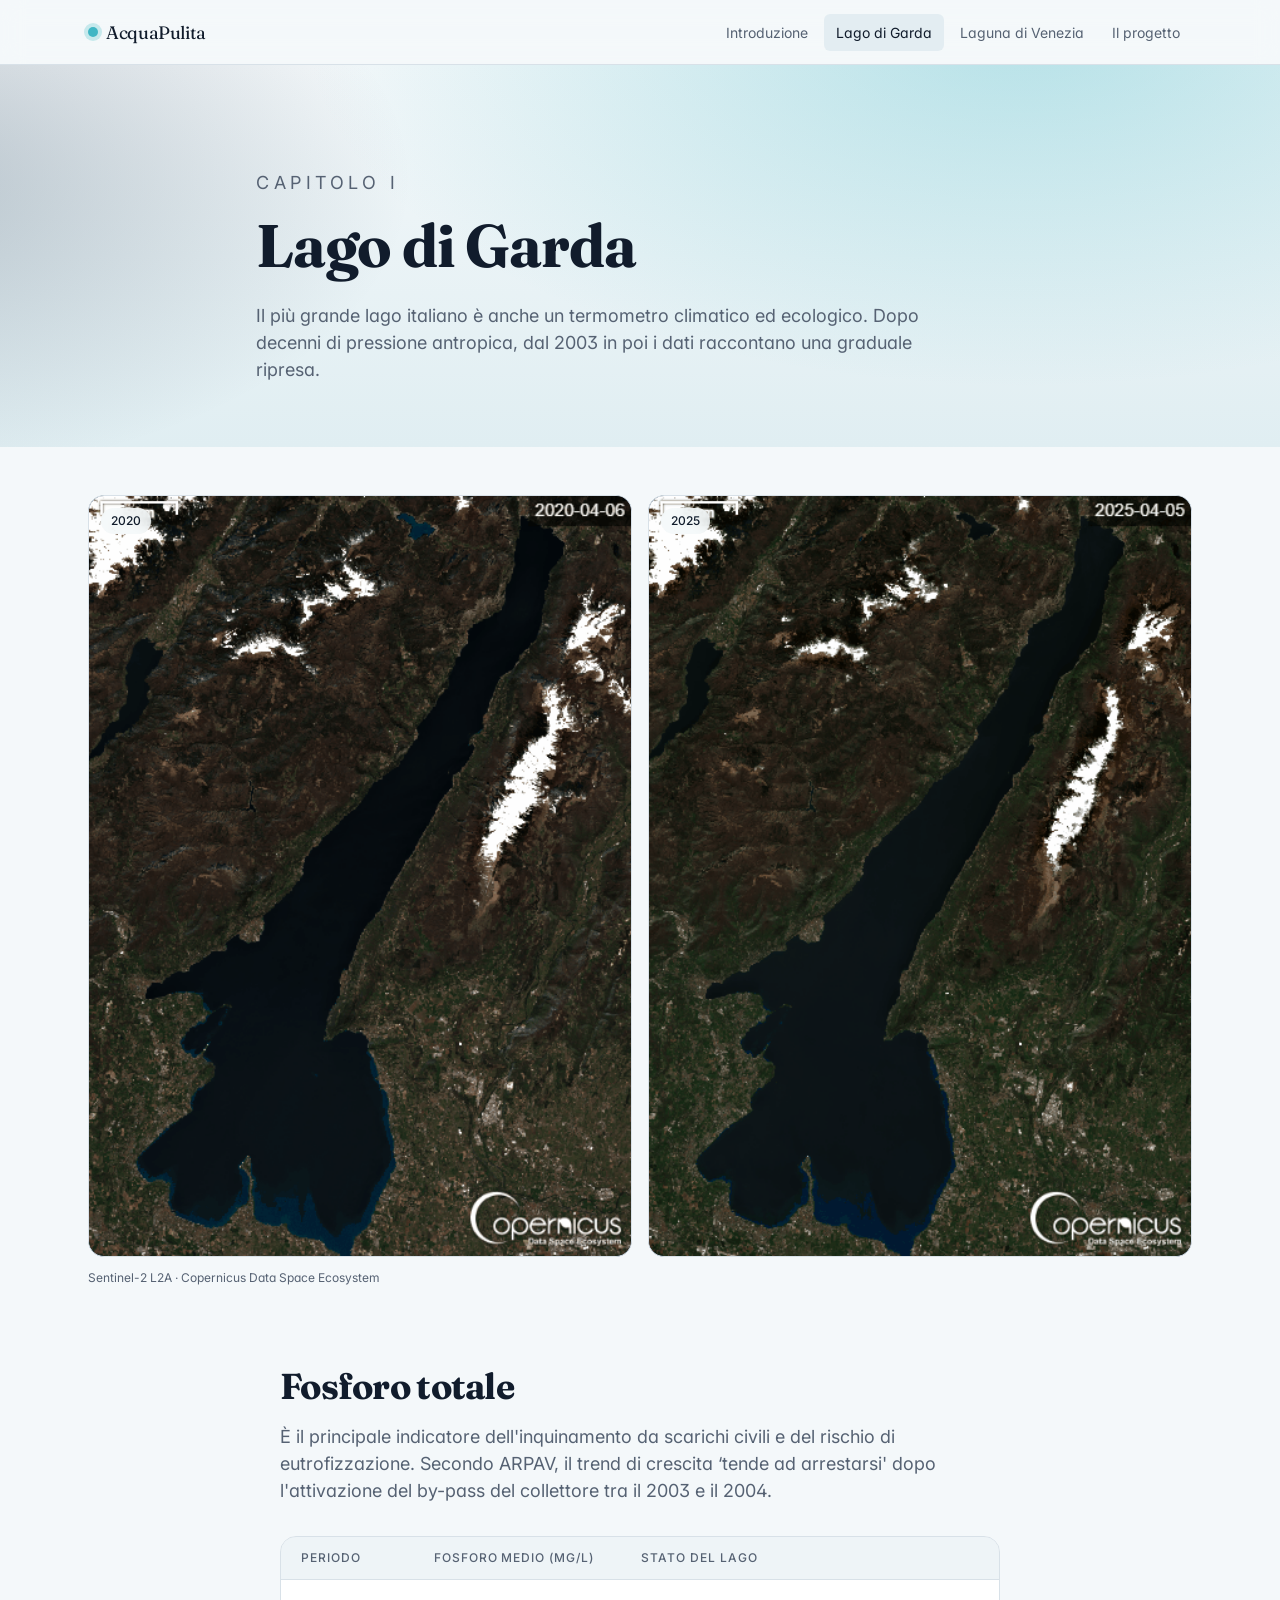
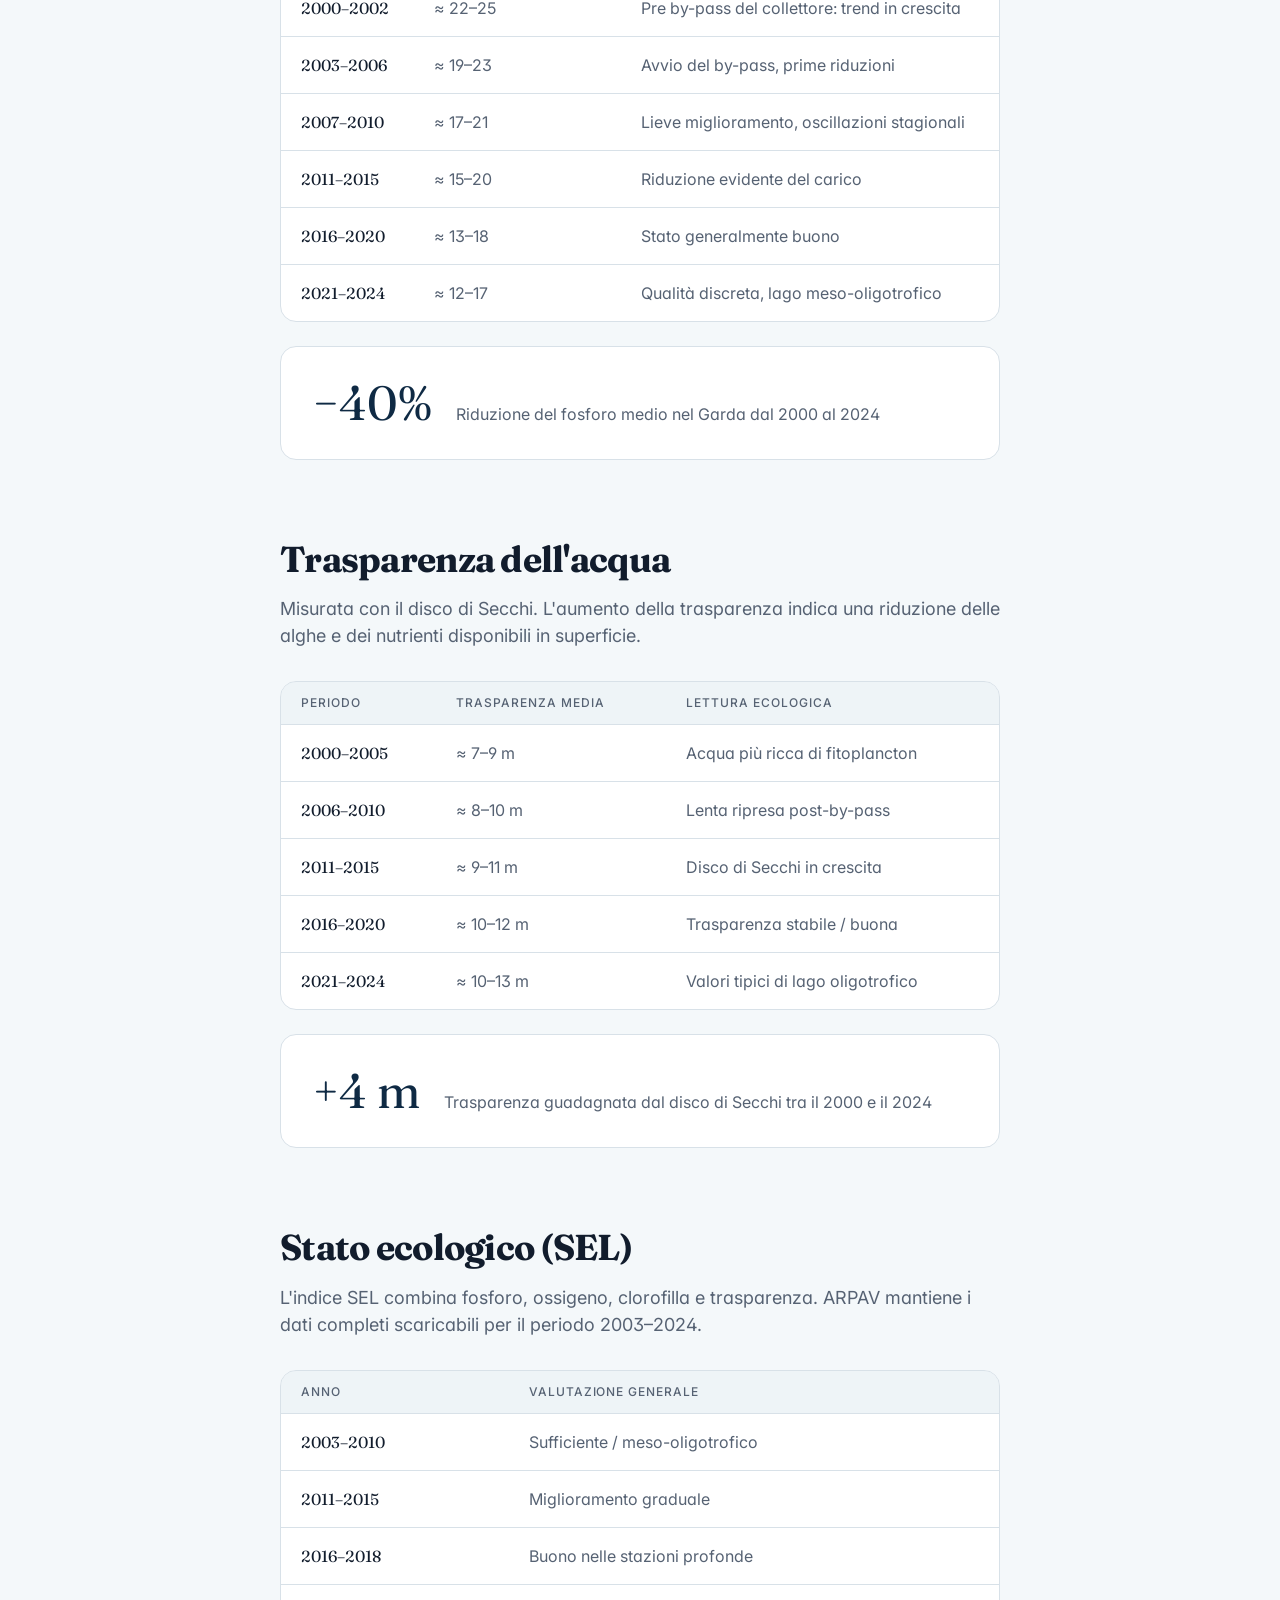
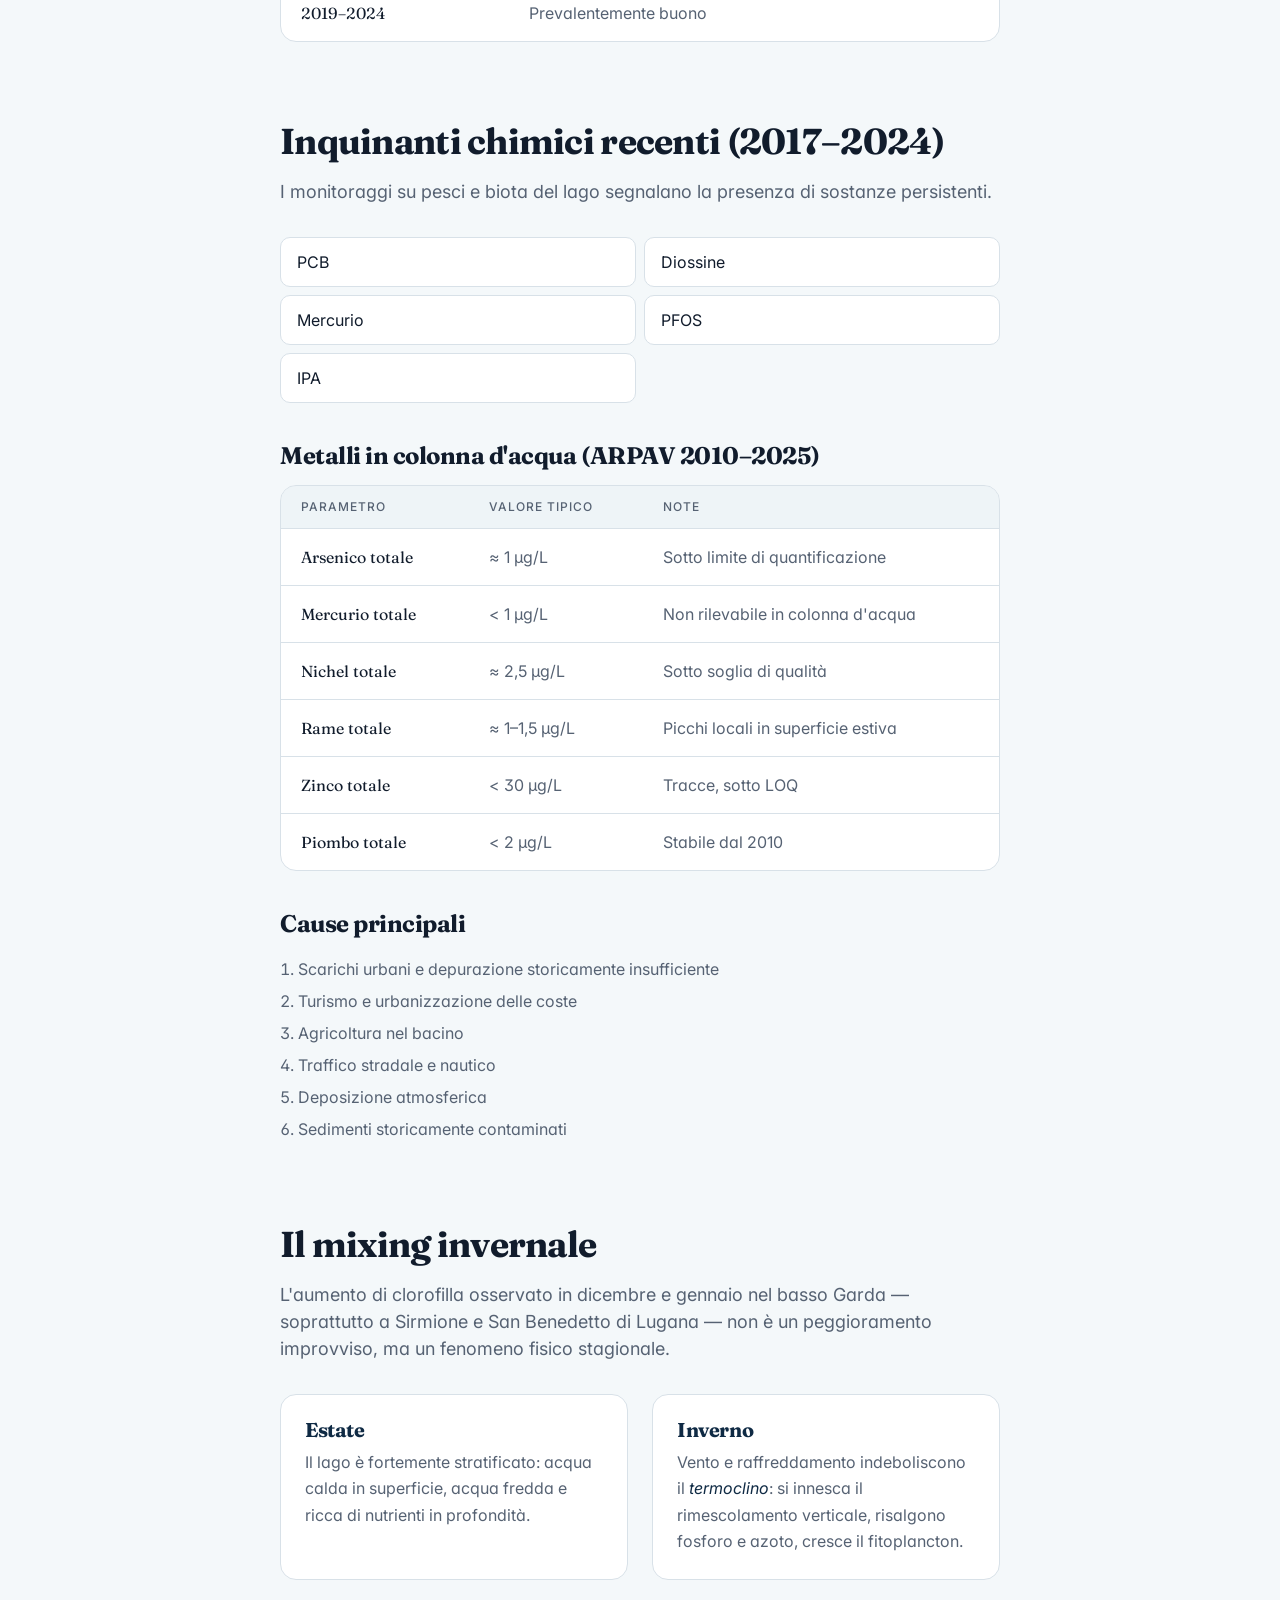
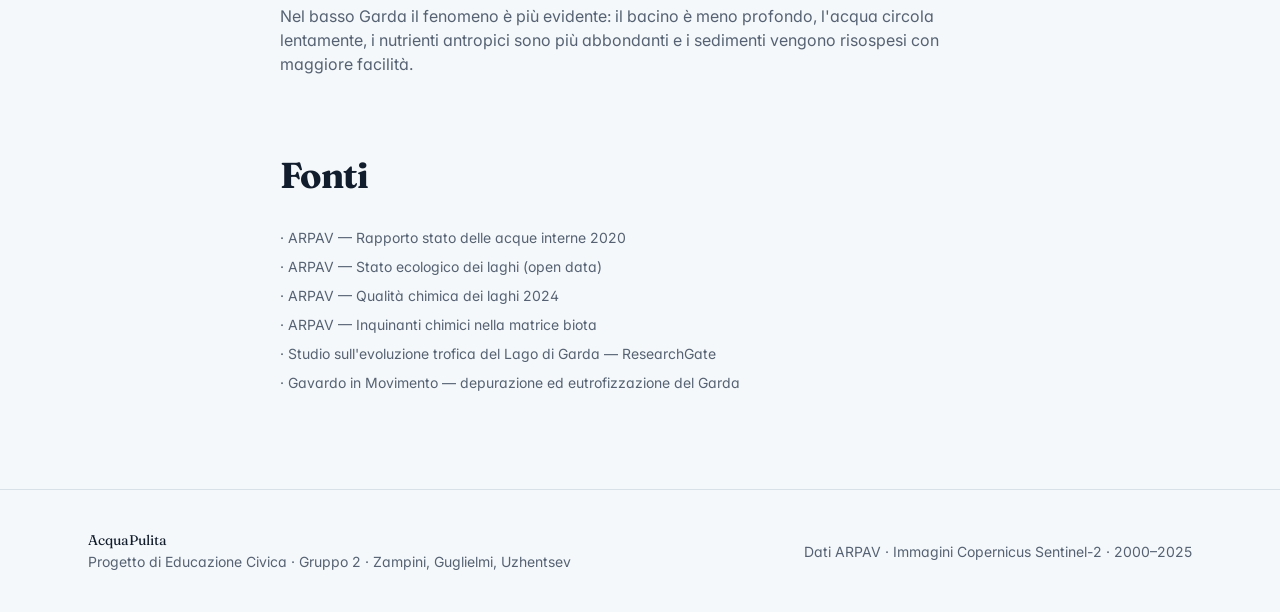
==== commit 496ac26e: "Update garda.html" ====
--- a/garda.html
+++ b/garda.html
@@ -21,7 +21,7 @@
   <p class="eyebrow">Capitolo I</p>
   <h1>Lago di Garda</h1>
   <p>Il più grande lago italiano è anche un termometro climatico ed ecologico. Dopo decenni di pressione antropica, dal 2003 in poi i dati raccontano una graduale ripresa.</p>
-</div></header><section class="compare"><div class="grid"><figure><img src="images/garda-2020.gif" alt="Gennaio 2020"><figcaption>Gennaio 2020</figcaption></figure><figure><img src="images/garda-2025.gif" alt="Gennaio 2025"><figcaption>Gennaio 2025</figcaption></figure></div><p class="caption">Sentinel-2 L2A · Copernicus Data Space Ecosystem</p></section><section class="section"><h2>Fosforo totale</h2><p class="lead">È il principale indicatore dell'inquinamento da scarichi civili e del rischio di eutrofizzazione. Secondo ARPAV, il trend di crescita ‘tende ad arrestarsi' dopo l'attivazione del by-pass del collettore tra il 2003 e il 2004.</p><div class="body"><div class="table-wrap"><table><thead><tr><th>Periodo</th><th>Fosforo medio (µg/L)</th><th>Stato del lago</th></tr></thead><tbody><tr><td>2000–2002</td><td>≈ 22–25</td><td>Pre by-pass del collettore: trend in crescita</td></tr><tr><td>2003–2006</td><td>≈ 19–23</td><td>Avvio del by-pass, prime riduzioni</td></tr><tr><td>2007–2010</td><td>≈ 17–21</td><td>Lieve miglioramento, oscillazioni stagionali</td></tr><tr><td>2011–2015</td><td>≈ 15–20</td><td>Riduzione evidente del carico</td></tr><tr><td>2016–2020</td><td>≈ 13–18</td><td>Stato generalmente buono</td></tr><tr><td>2021–2024</td><td>≈ 12–17</td><td>Qualità discreta, lago meso-oligotrofico</td></tr></tbody></table></div><div class="stat"><p class="v">−40%</p><p class="l">Riduzione del fosforo medio nel Garda dal 2000 al 2024</p></div></div></section><section class="section"><h2>Trasparenza dell'acqua</h2><p class="lead">Misurata con il disco di Secchi. L'aumento della trasparenza indica una riduzione delle alghe e dei nutrienti disponibili in superficie.</p><div class="body"><div class="table-wrap"><table><thead><tr><th>Periodo</th><th>Trasparenza media</th><th>Lettura ecologica</th></tr></thead><tbody><tr><td>2000–2005</td><td>≈ 7–9 m</td><td>Acqua più ricca di fitoplancton</td></tr><tr><td>2006–2010</td><td>≈ 8–10 m</td><td>Lenta ripresa post-by-pass</td></tr><tr><td>2011–2015</td><td>≈ 9–11 m</td><td>Disco di Secchi in crescita</td></tr><tr><td>2016–2020</td><td>≈ 10–12 m</td><td>Trasparenza stabile / buona</td></tr><tr><td>2021–2024</td><td>≈ 10–13 m</td><td>Valori tipici di lago oligotrofico</td></tr></tbody></table></div><div class="stat"><p class="v">+4 m</p><p class="l">Trasparenza guadagnata dal disco di Secchi tra il 2000 e il 2024</p></div></div></section><section class="section"><h2>Stato ecologico (SEL)</h2><p class="lead">L'indice SEL combina fosforo, ossigeno, clorofilla e trasparenza. ARPAV mantiene i dati completi scaricabili per il periodo 2003–2024.</p><div class="body"><div class="table-wrap"><table><thead><tr><th>Anno</th><th>Valutazione generale</th></tr></thead><tbody><tr><td>2003–2010</td><td>Sufficiente / meso-oligotrofico</td></tr><tr><td>2011–2015</td><td>Miglioramento graduale</td></tr><tr><td>2016–2018</td><td>Buono nelle stazioni profonde</td></tr><tr><td>2019–2024</td><td>Prevalentemente buono</td></tr></tbody></table></div></div></section><section class="section"><h2>Inquinanti chimici recenti (2017–2024)</h2><p class="lead">I monitoraggi su pesci e biota del lago segnalano la presenza di sostanze persistenti.</p><div class="body"><ul class="tag-grid"><li>PCB</li><li>Diossine</li><li>Mercurio</li><li>PFOS</li><li>IPA</li></ul><h3 style="font-family:var(--font-display);font-size:1.5rem;margin:2.5rem 0 1rem">Metalli in colonna d'acqua (ARPAV 2010–2025)</h3><div class="table-wrap"><table><thead><tr><th>Parametro</th><th>Valore tipico</th><th>Note</th></tr></thead><tbody><tr><td>Arsenico totale</td><td>≈ 1 µg/L</td><td>Sotto limite di quantificazione</td></tr><tr><td>Mercurio totale</td><td>&lt; 1 µg/L</td><td>Non rilevabile in colonna d&#x27;acqua</td></tr><tr><td>Nichel totale</td><td>≈ 2,5 µg/L</td><td>Sotto soglia di qualità</td></tr><tr><td>Rame totale</td><td>≈ 1–1,5 µg/L</td><td>Picchi locali in superficie estiva</td></tr><tr><td>Zinco totale</td><td>&lt; 30 µg/L</td><td>Tracce, sotto LOQ</td></tr><tr><td>Piombo totale</td><td>&lt; 2 µg/L</td><td>Stabile dal 2010</td></tr></tbody></table></div><h3 style="font-family:var(--font-display);font-size:1.5rem;margin:2.5rem 0 1rem">Cause principali</h3><ol class="numbered"><li>Scarichi urbani e depurazione storicamente insufficiente</li><li>Turismo e urbanizzazione delle coste</li><li>Agricoltura nel bacino</li><li>Traffico stradale e nautico</li><li>Deposizione atmosferica</li><li>Sedimenti storicamente contaminati</li></ol></div></section><section class="section"><h2>Il mixing invernale</h2><p class="lead">L'aumento di clorofilla osservato in dicembre e gennaio nel basso Garda — soprattutto a Sirmione e San Benedetto di Lugana — non è un peggioramento improvviso, ma un fenomeno fisico stagionale.</p><div class="body"><div class="grid-2"><div class="card"><h3>Estate</h3><p>Il lago è fortemente stratificato: acqua calda in superficie, acqua fredda e ricca di nutrienti in profondità.</p></div><div class="card"><h3>Inverno</h3><p>Vento e raffreddamento indeboliscono il <em>termoclino</em>: si innesca il rimescolamento verticale, risalgono fosforo e azoto, cresce il fitoplancton.</p></div></div><p style="margin-top:1.5rem;color:var(--muted-fg)">Nel basso Garda il fenomeno è più evidente: il bacino è meno profondo, l'acqua circola lentamente, i nutrienti antropici sono più abbondanti e i sedimenti vengono risospesi con maggiore facilità.</p></div></section><section class="section"><h2>Fonti</h2><div class="body"><ul class="bullets" style="font-size:.875rem"><li>· ARPAV — Rapporto stato delle acque interne 2020</li><li>· ARPAV — Stato ecologico dei laghi (open data)</li><li>· ARPAV — Qualità chimica dei laghi 2024</li><li>· ARPAV — Inquinanti chimici nella matrice biota</li><li>· Studio sull'evoluzione trofica del Lago di Garda — ResearchGate</li><li>· Gavardo in Movimento — depurazione ed eutrofizzazione del Garda</li></ul></div></section></main>
+</div></header><section class="compare"><div class="grid"><figure><img src="images/garda-2020.gif" alt="Gennaio 2020"><figcaption>2020</figcaption></figure><figure><img src="images/garda-2025.gif" alt="Gennaio 2025"><figcaption>2025</figcaption></figure></div><p class="caption">Sentinel-2 L2A · Copernicus Data Space Ecosystem</p></section><section class="section"><h2>Fosforo totale</h2><p class="lead">È il principale indicatore dell'inquinamento da scarichi civili e del rischio di eutrofizzazione. Secondo ARPAV, il trend di crescita ‘tende ad arrestarsi' dopo l'attivazione del by-pass del collettore tra il 2003 e il 2004.</p><div class="body"><div class="table-wrap"><table><thead><tr><th>Periodo</th><th>Fosforo medio (µg/L)</th><th>Stato del lago</th></tr></thead><tbody><tr><td>2000–2002</td><td>≈ 22–25</td><td>Pre by-pass del collettore: trend in crescita</td></tr><tr><td>2003–2006</td><td>≈ 19–23</td><td>Avvio del by-pass, prime riduzioni</td></tr><tr><td>2007–2010</td><td>≈ 17–21</td><td>Lieve miglioramento, oscillazioni stagionali</td></tr><tr><td>2011–2015</td><td>≈ 15–20</td><td>Riduzione evidente del carico</td></tr><tr><td>2016–2020</td><td>≈ 13–18</td><td>Stato generalmente buono</td></tr><tr><td>2021–2024</td><td>≈ 12–17</td><td>Qualità discreta, lago meso-oligotrofico</td></tr></tbody></table></div><div class="stat"><p class="v">−40%</p><p class="l">Riduzione del fosforo medio nel Garda dal 2000 al 2024</p></div></div></section><section class="section"><h2>Trasparenza dell'acqua</h2><p class="lead">Misurata con il disco di Secchi. L'aumento della trasparenza indica una riduzione delle alghe e dei nutrienti disponibili in superficie.</p><div class="body"><div class="table-wrap"><table><thead><tr><th>Periodo</th><th>Trasparenza media</th><th>Lettura ecologica</th></tr></thead><tbody><tr><td>2000–2005</td><td>≈ 7–9 m</td><td>Acqua più ricca di fitoplancton</td></tr><tr><td>2006–2010</td><td>≈ 8–10 m</td><td>Lenta ripresa post-by-pass</td></tr><tr><td>2011–2015</td><td>≈ 9–11 m</td><td>Disco di Secchi in crescita</td></tr><tr><td>2016–2020</td><td>≈ 10–12 m</td><td>Trasparenza stabile / buona</td></tr><tr><td>2021–2024</td><td>≈ 10–13 m</td><td>Valori tipici di lago oligotrofico</td></tr></tbody></table></div><div class="stat"><p class="v">+4 m</p><p class="l">Trasparenza guadagnata dal disco di Secchi tra il 2000 e il 2024</p></div></div></section><section class="section"><h2>Stato ecologico (SEL)</h2><p class="lead">L'indice SEL combina fosforo, ossigeno, clorofilla e trasparenza. ARPAV mantiene i dati completi scaricabili per il periodo 2003–2024.</p><div class="body"><div class="table-wrap"><table><thead><tr><th>Anno</th><th>Valutazione generale</th></tr></thead><tbody><tr><td>2003–2010</td><td>Sufficiente / meso-oligotrofico</td></tr><tr><td>2011–2015</td><td>Miglioramento graduale</td></tr><tr><td>2016–2018</td><td>Buono nelle stazioni profonde</td></tr><tr><td>2019–2024</td><td>Prevalentemente buono</td></tr></tbody></table></div></div></section><section class="section"><h2>Inquinanti chimici recenti (2017–2024)</h2><p class="lead">I monitoraggi su pesci e biota del lago segnalano la presenza di sostanze persistenti.</p><div class="body"><ul class="tag-grid"><li>PCB</li><li>Diossine</li><li>Mercurio</li><li>PFOS</li><li>IPA</li></ul><h3 style="font-family:var(--font-display);font-size:1.5rem;margin:2.5rem 0 1rem">Metalli in colonna d'acqua (ARPAV 2010–2025)</h3><div class="table-wrap"><table><thead><tr><th>Parametro</th><th>Valore tipico</th><th>Note</th></tr></thead><tbody><tr><td>Arsenico totale</td><td>≈ 1 µg/L</td><td>Sotto limite di quantificazione</td></tr><tr><td>Mercurio totale</td><td>&lt; 1 µg/L</td><td>Non rilevabile in colonna d&#x27;acqua</td></tr><tr><td>Nichel totale</td><td>≈ 2,5 µg/L</td><td>Sotto soglia di qualità</td></tr><tr><td>Rame totale</td><td>≈ 1–1,5 µg/L</td><td>Picchi locali in superficie estiva</td></tr><tr><td>Zinco totale</td><td>&lt; 30 µg/L</td><td>Tracce, sotto LOQ</td></tr><tr><td>Piombo totale</td><td>&lt; 2 µg/L</td><td>Stabile dal 2010</td></tr></tbody></table></div><h3 style="font-family:var(--font-display);font-size:1.5rem;margin:2.5rem 0 1rem">Cause principali</h3><ol class="numbered"><li>Scarichi urbani e depurazione storicamente insufficiente</li><li>Turismo e urbanizzazione delle coste</li><li>Agricoltura nel bacino</li><li>Traffico stradale e nautico</li><li>Deposizione atmosferica</li><li>Sedimenti storicamente contaminati</li></ol></div></section><section class="section"><h2>Il mixing invernale</h2><p class="lead">L'aumento di clorofilla osservato in dicembre e gennaio nel basso Garda — soprattutto a Sirmione e San Benedetto di Lugana — non è un peggioramento improvviso, ma un fenomeno fisico stagionale.</p><div class="body"><div class="grid-2"><div class="card"><h3>Estate</h3><p>Il lago è fortemente stratificato: acqua calda in superficie, acqua fredda e ricca di nutrienti in profondità.</p></div><div class="card"><h3>Inverno</h3><p>Vento e raffreddamento indeboliscono il <em>termoclino</em>: si innesca il rimescolamento verticale, risalgono fosforo e azoto, cresce il fitoplancton.</p></div></div><p style="margin-top:1.5rem;color:var(--muted-fg)">Nel basso Garda il fenomeno è più evidente: il bacino è meno profondo, l'acqua circola lentamente, i nutrienti antropici sono più abbondanti e i sedimenti vengono risospesi con maggiore facilità.</p></div></section><section class="section"><h2>Fonti</h2><div class="body"><ul class="bullets" style="font-size:.875rem"><li>· ARPAV — Rapporto stato delle acque interne 2020</li><li>· ARPAV — Stato ecologico dei laghi (open data)</li><li>· ARPAV — Qualità chimica dei laghi 2024</li><li>· ARPAV — Inquinanti chimici nella matrice biota</li><li>· Studio sull'evoluzione trofica del Lago di Garda — ResearchGate</li><li>· Gavardo in Movimento — depurazione ed eutrofizzazione del Garda</li></ul></div></section></main>
 <footer class="site"><div class="inner">
   <div><p class="brand-foot">AcquaPulita</p>
   <p>Progetto di Educazione Civica · Gruppo 2 · Zampini, Guglielmi, Uzhentsev</p></div>
